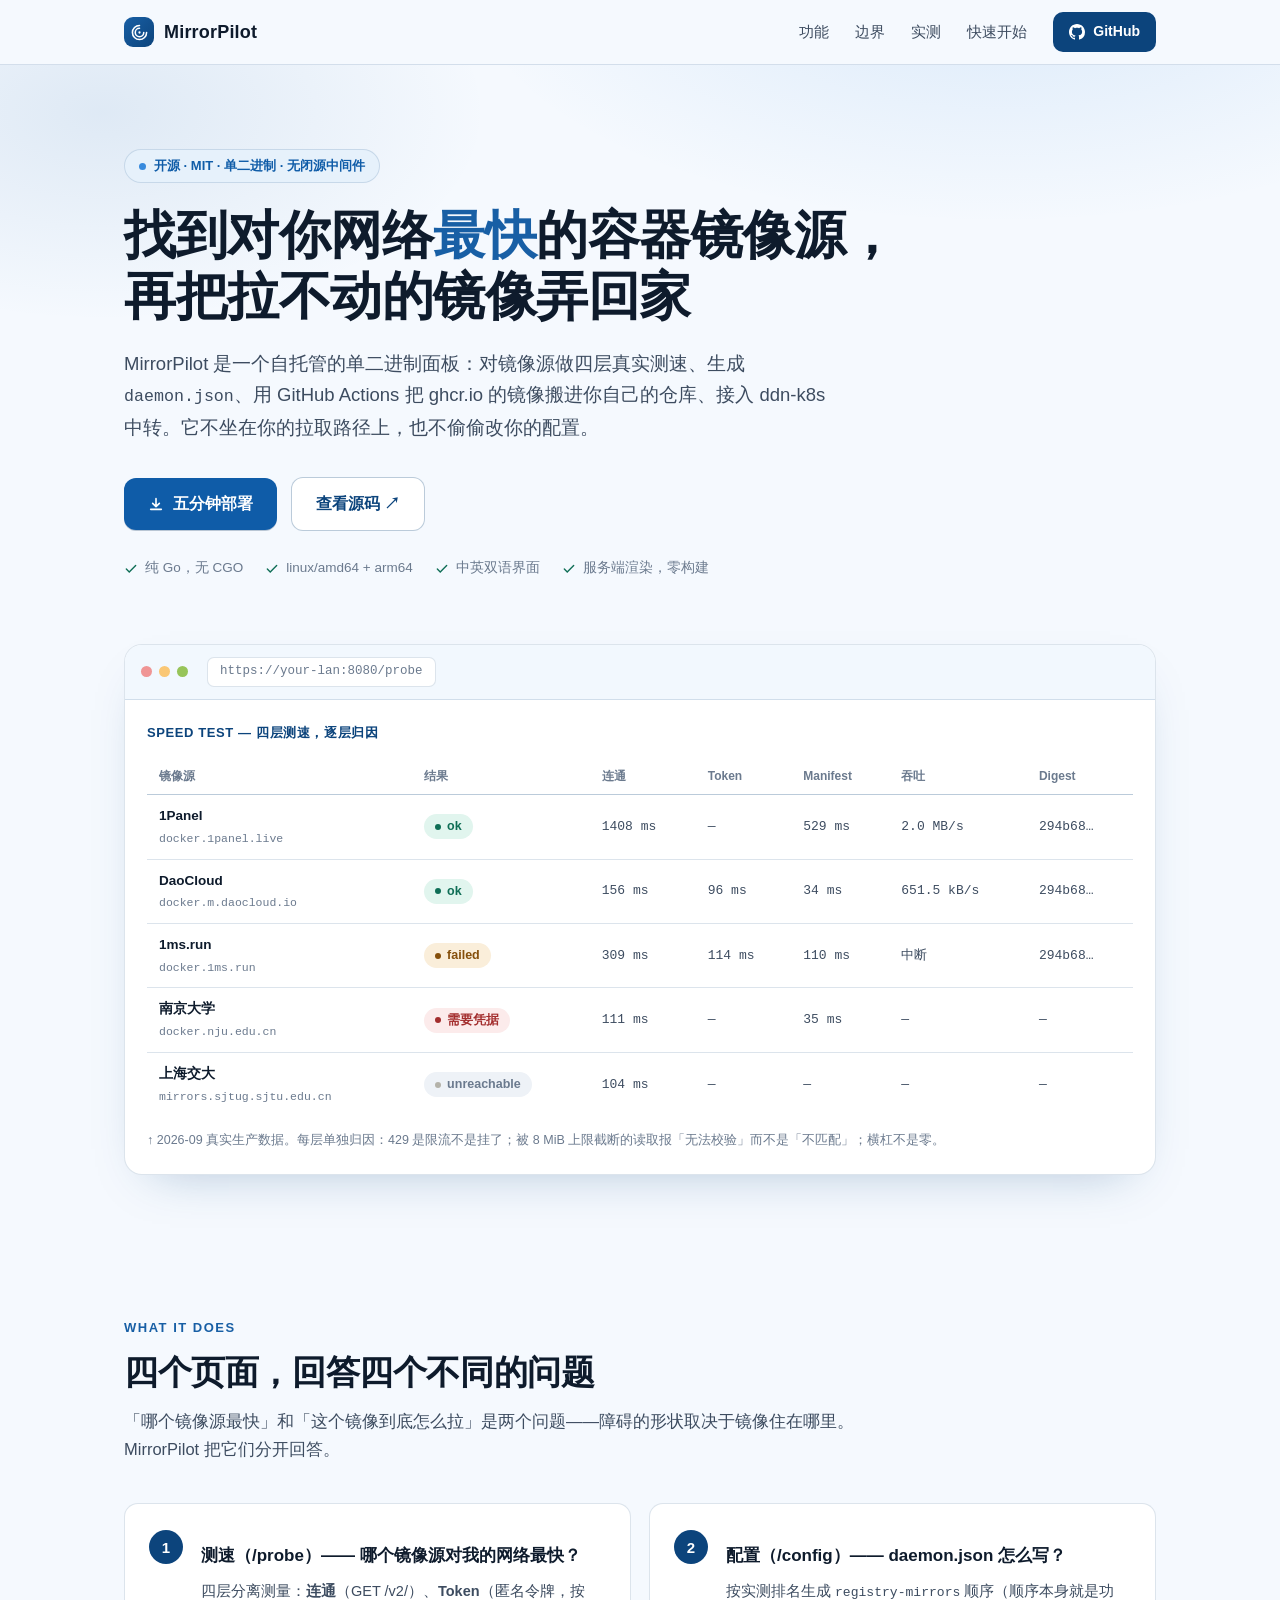
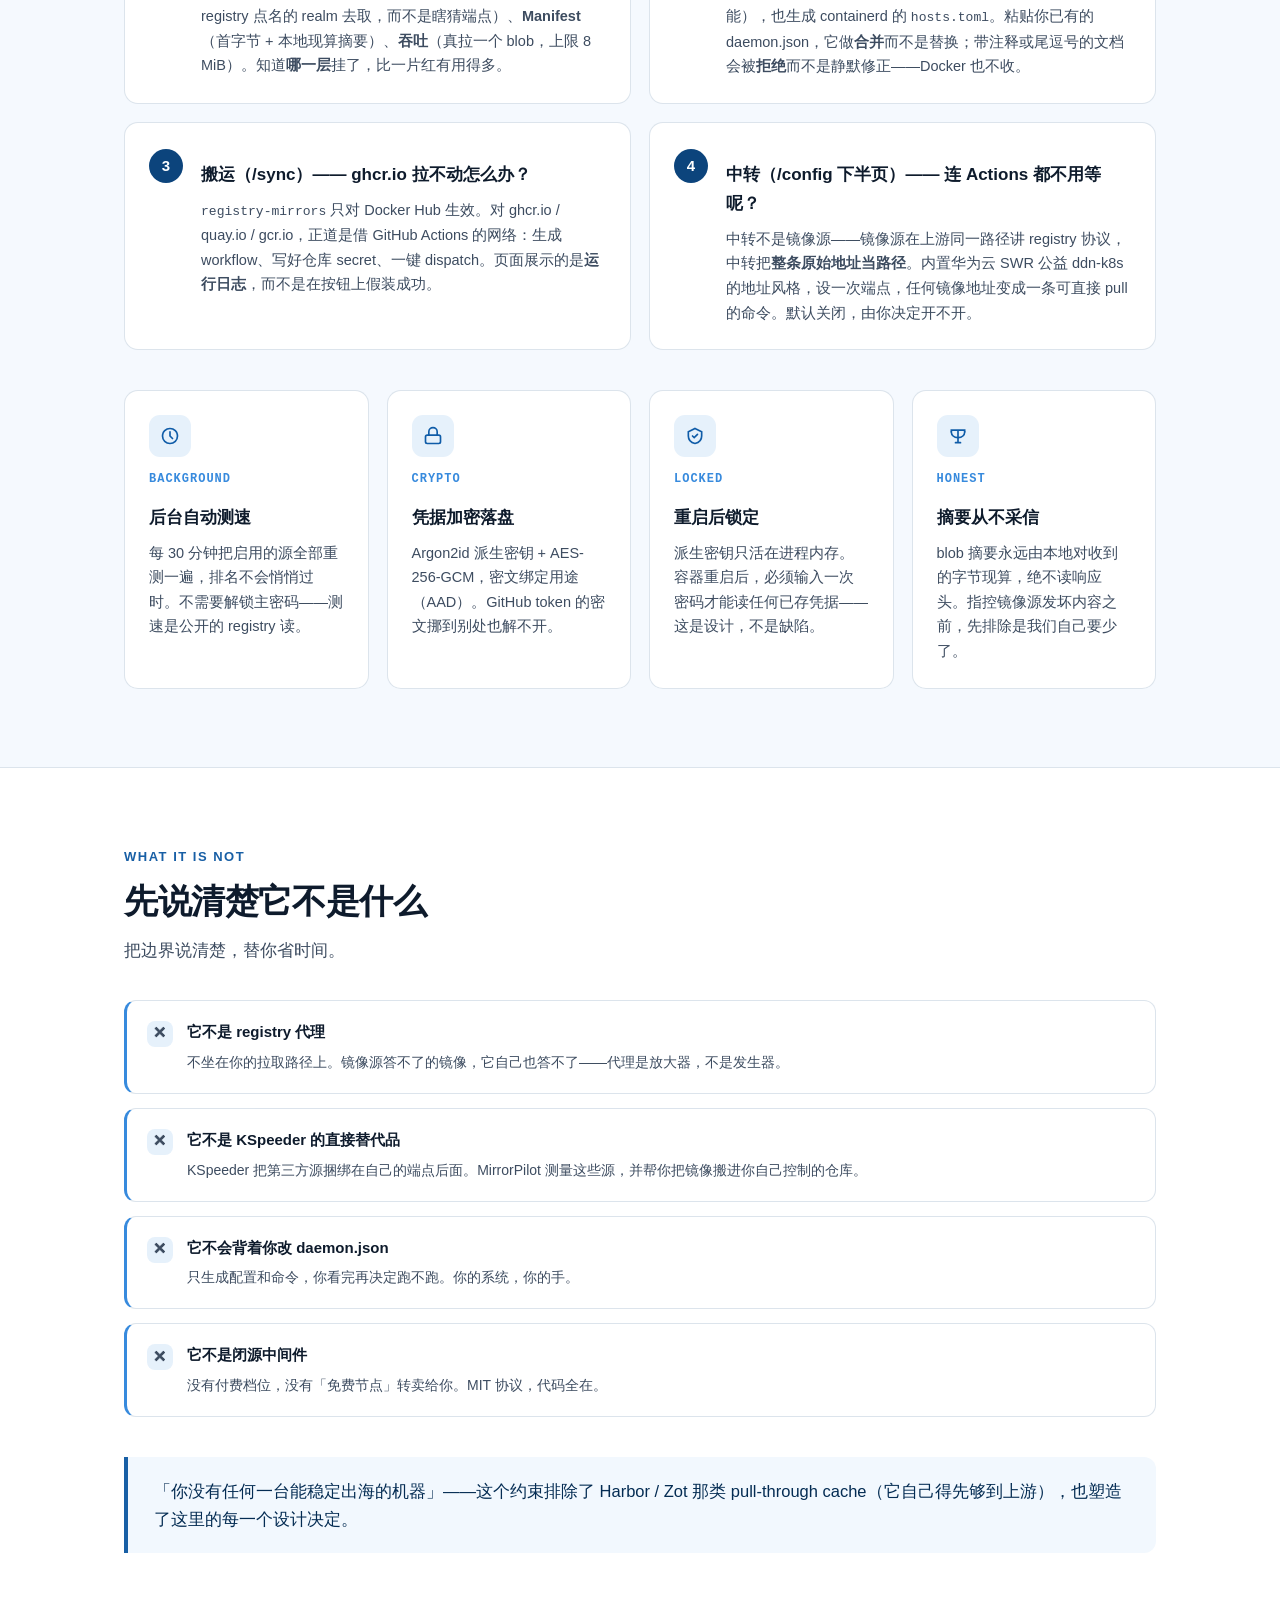
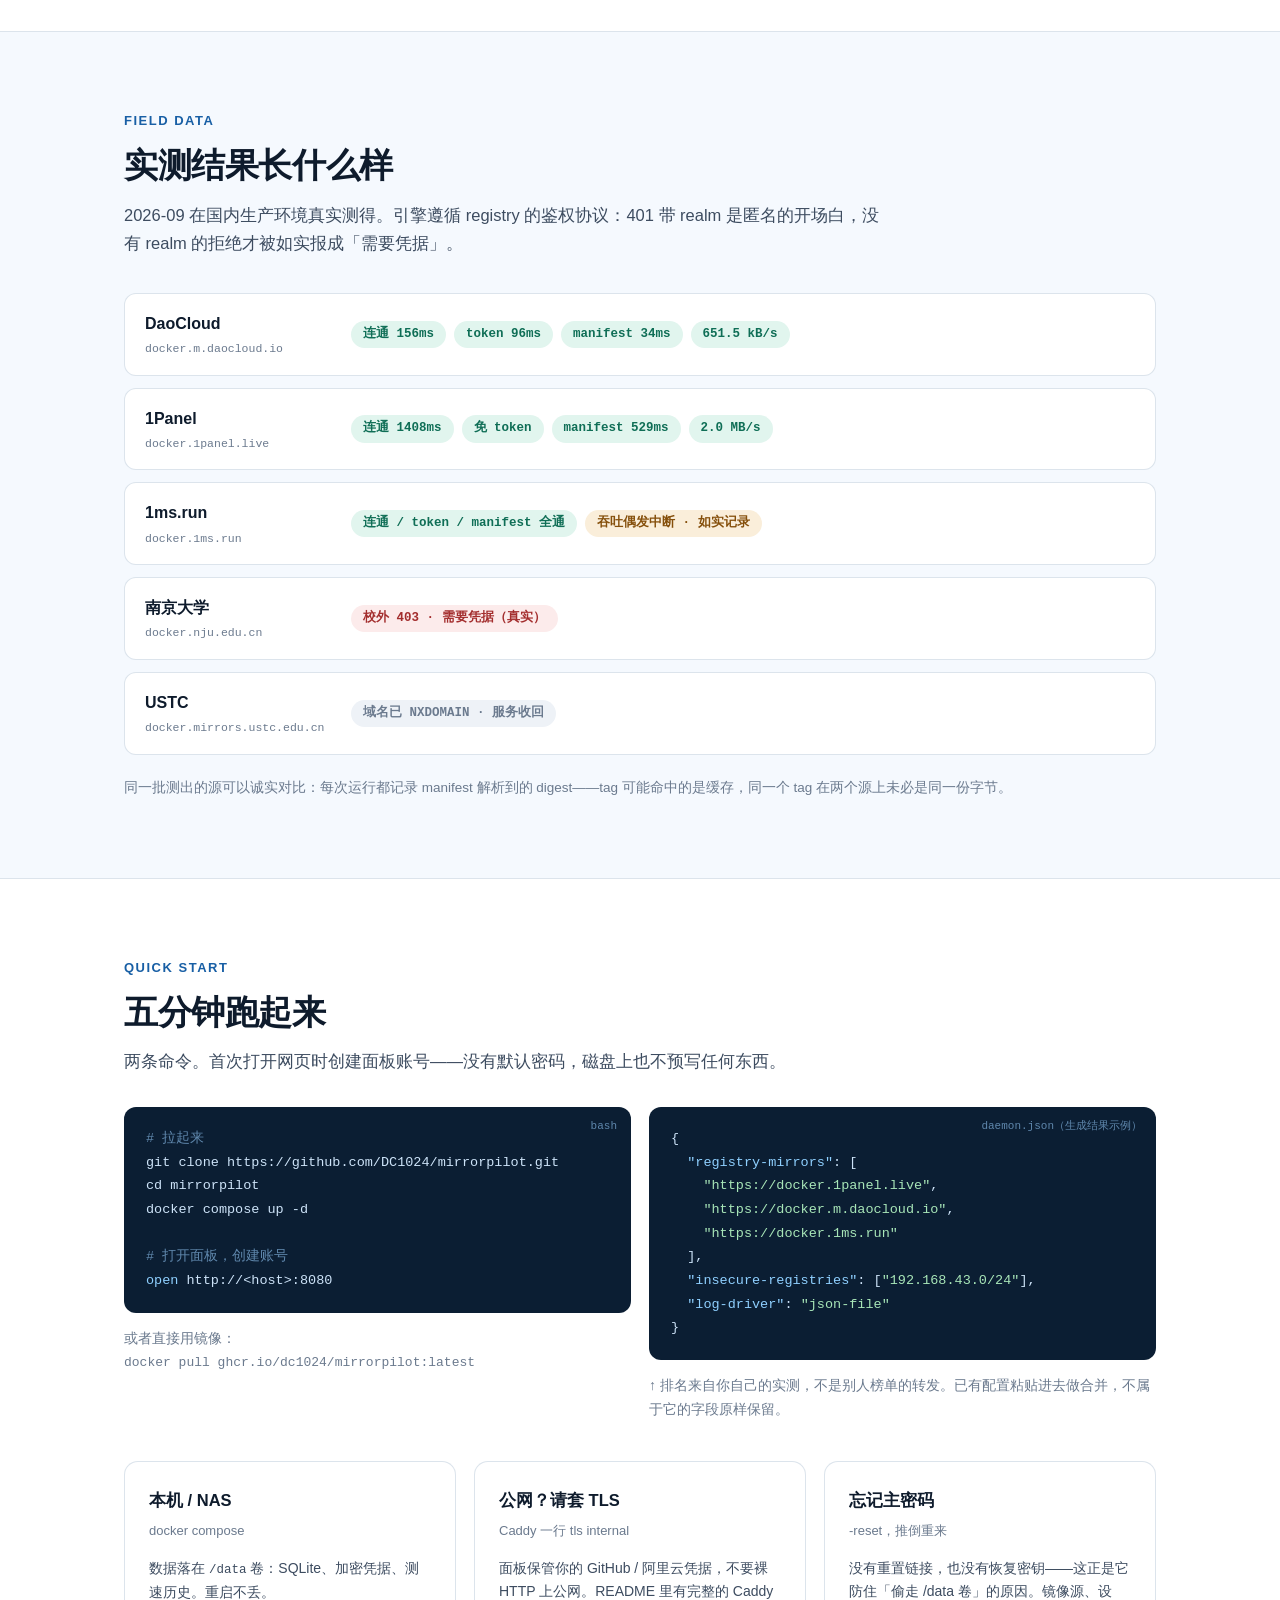
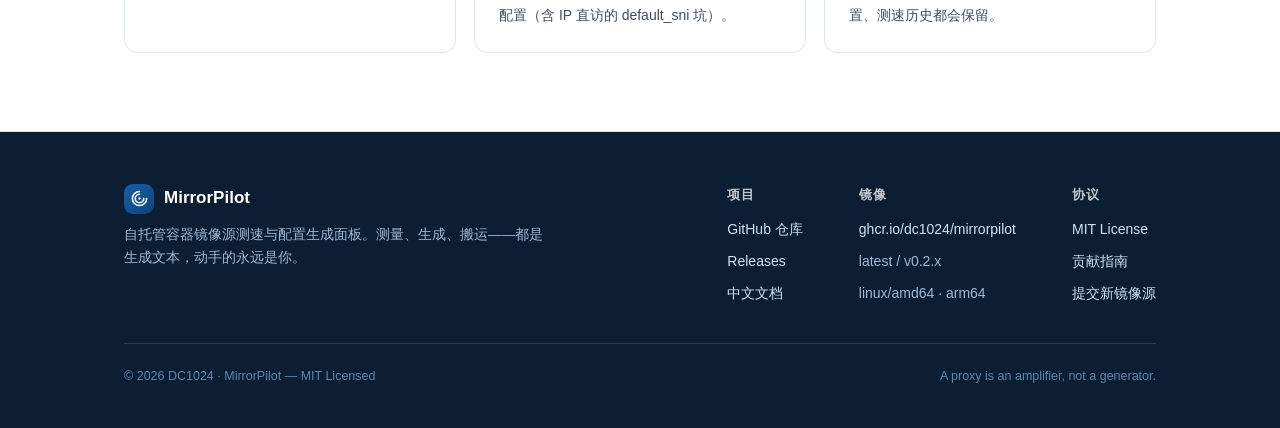
==== index.html @ e9e41887 "site: landing page for GitHub Pages" ====
<!DOCTYPE html>
<html lang="zh-CN">
<head>
<meta charset="UTF-8">
<meta name="viewport" content="width=device-width, initial-scale=1.0">
<title>MirrorPilot — 找到对你网络最快的容器镜像源</title>
<meta name="description" content="自托管的单二进制面板：四层测速、生成 daemon.json、GitHub Actions 搬运、ddn-k8s 中转。开源、免费、无闭源中间件。">
<style>
  :root{
    --blue-900:#042C53; --blue-800:#0C447C; --blue-700:#0F5CA8;
    --blue-600:#185FA5; --blue-500:#378ADD; --blue-300:#85B7EB;
    --blue-100:#B5D4F4; --blue-50:#E6F1FB; --blue-25:#F2F8FE;
    --ink:#0E1B2C; --ink-2:#3D4C60; --ink-3:#6B7A8E;
    --ok:#0F6E56; --ok-bg:#E1F5EE; --warn:#854F0B; --warn-bg:#FAEEDA;
    --bad:#A32D2D; --bad-bg:#FCEBEB;
    --line:rgba(12,68,124,.14); --line-2:rgba(12,68,124,.28);
    --card:#FFFFFF; --page:#F5F9FE;
    --radius:14px; --mono:ui-monospace,SFMono-Regular,"SF Mono",Consolas,"Liberation Mono",Menlo,monospace;
  }
  *{margin:0;padding:0;box-sizing:border-box}
  html{scroll-behavior:smooth}
  body{
    font-family:-apple-system,BlinkMacSystemFont,"Segoe UI","PingFang SC","Hiragino Sans GB","Microsoft YaHei",sans-serif;
    color:var(--ink); background:var(--page); line-height:1.7; font-size:16px;
    -webkit-font-smoothing:antialiased;
  }
  a{color:var(--blue-700);text-decoration:none}
  a:hover{text-decoration:underline}
  .wrap{max-width:1080px;margin:0 auto;padding:0 24px}

  /* ---------- header ---------- */
  header{position:sticky;top:0;z-index:50;background:rgba(245,249,254,.88);backdrop-filter:blur(10px);border-bottom:1px solid var(--line)}
  .nav{display:flex;align-items:center;justify-content:space-between;height:64px}
  .brand{display:flex;align-items:center;gap:10px;font-weight:700;font-size:18px;color:var(--ink);letter-spacing:.2px}
  .brand:hover{text-decoration:none}
  .logo{width:30px;height:30px;border-radius:9px;background:linear-gradient(135deg,var(--blue-600),var(--blue-800));display:flex;align-items:center;justify-content:center;flex:none}
  .nav-links{display:flex;align-items:center;gap:26px;font-size:14.5px;color:var(--ink-2)}
  .nav-links a{color:var(--ink-2)}
  .nav-links a:hover{color:var(--blue-700);text-decoration:none}
  .gh-btn{display:inline-flex;align-items:center;gap:8px;background:var(--blue-800);color:#fff !important;padding:8px 16px;border-radius:10px;font-weight:600;font-size:14px}
  .gh-btn:hover{background:var(--blue-900);text-decoration:none !important}
  @media(max-width:760px){.nav-links a:not(.gh-btn){display:none}}

  /* ---------- hero ---------- */
  .hero{padding:84px 0 64px;background:
    radial-gradient(900px 420px at 78% -8%,rgba(55,138,221,.14),transparent 60%),
    radial-gradient(700px 380px at 8% 4%,rgba(24,95,165,.10),transparent 55%)}
  .kicker{display:inline-flex;align-items:center;gap:8px;font-size:13px;font-weight:600;color:var(--blue-700);background:var(--blue-50);border:1px solid var(--line);padding:5px 14px;border-radius:999px;margin-bottom:22px}
  .kicker .dot{width:7px;height:7px;border-radius:50%;background:var(--blue-500)}
  h1{font-size:clamp(32px,5.2vw,52px);line-height:1.18;letter-spacing:-.5px;font-weight:800;max-width:820px}
  h1 .accent{color:var(--blue-600)}
  .hero p.lead{margin-top:20px;font-size:18.5px;color:var(--ink-2);max-width:720px}
  .hero-cta{display:flex;flex-wrap:wrap;gap:14px;margin-top:34px;align-items:center}
  .btn{display:inline-flex;align-items:center;gap:9px;padding:13px 24px;border-radius:12px;font-weight:600;font-size:15.5px;transition:.15s}
  .btn:hover{text-decoration:none}
  .btn-primary{background:var(--blue-700);color:#fff;box-shadow:0 1px 0 rgba(4,44,83,.25)}
  .btn-primary:hover{background:var(--blue-800)}
  .btn-ghost{background:#fff;color:var(--blue-800);border:1px solid var(--line-2)}
  .btn-ghost:hover{border-color:var(--blue-500);background:var(--blue-25)}
  .btn .kbd{font-family:var(--mono);font-size:13px;opacity:.85}
  .hero-meta{margin-top:26px;font-size:13.5px;color:var(--ink-3);display:flex;flex-wrap:wrap;gap:8px 22px}
  .hero-meta span{display:inline-flex;align-items:center;gap:7px}
  .hero-meta svg{flex:none}

  /* ---------- mock panel ---------- */
  .mockband{margin:64px 0 0;border:1px solid var(--line);border-radius:18px;background:#fff;box-shadow:0 20px 50px -28px rgba(12,68,124,.35);overflow:hidden}
  .mockbar{display:flex;align-items:center;gap:7px;padding:12px 16px;border-bottom:1px solid var(--line);background:var(--blue-25)}
  .mockbar i{width:11px;height:11px;border-radius:50%;display:block}
  .mockbar .u{background:#F09595}.mockbar .m{background:#FAC775}.mockbar .g{background:#97C459}
  .mockbar .addr{margin-left:12px;font-family:var(--mono);font-size:12.5px;color:var(--ink-3);background:#fff;border:1px solid var(--line);border-radius:7px;padding:3px 12px}
  .mockbody{padding:22px}
  .mocktitle{font-size:13px;font-weight:700;color:var(--blue-800);letter-spacing:.6px;margin-bottom:14px}
  table{width:100%;border-collapse:collapse;font-size:13.5px}
  th{font-size:12px;color:var(--ink-3);font-weight:600;text-align:left;padding:8px 12px;border-bottom:1px solid var(--line-2);white-space:nowrap}
  td{padding:10px 12px;border-bottom:1px solid var(--line);white-space:nowrap;vertical-align:middle}
  tr:last-child td{border-bottom:none}
  .sc-table{overflow-x:auto}
  .pill{display:inline-flex;align-items:center;gap:6px;padding:2px 11px;border-radius:999px;font-size:12.5px;font-weight:600}
  .pill i{width:6px;height:6px;border-radius:50%;display:block}
  .p-ok{background:var(--ok-bg);color:var(--ok)}.p-ok i{background:var(--ok)}
  .p-bad{background:var(--bad-bg);color:var(--bad)}.p-bad i{background:var(--bad)}
  .p-warn{background:var(--warn-bg);color:var(--warn)}.p-warn i{background:var(--warn)}
  .p-off{background:#EEF2F7;color:var(--ink-3)}.p-off i{background:#B4B2A9}
  td.num{font-family:var(--mono);font-size:13px;color:var(--ink-2)}
  .srcname{font-weight:600;color:var(--ink)}
  .srcurl{font-family:var(--mono);font-size:11.5px;color:var(--ink-3);display:block;margin-top:1px}
  .mockfoot{margin-top:14px;font-size:12.5px;color:var(--ink-3)}
  @media(max-width:760px){td.hide-m,th.hide-m{display:none}}

  /* ---------- sections ---------- */
  section{padding:78px 0}
  section:nth-of-type(even){background:#fff;border-top:1px solid var(--line);border-bottom:1px solid var(--line)}
  .sec-tag{font-size:13px;font-weight:700;letter-spacing:1.5px;color:var(--blue-600);text-transform:uppercase;margin-bottom:12px}
  h2{font-size:clamp(24px,3.4vw,34px);letter-spacing:-.4px;font-weight:750;line-height:1.25;margin-bottom:14px}
  .sec-lead{color:var(--ink-2);max-width:760px;font-size:16.5px}

  .grid{display:grid;gap:18px;margin-top:40px}
  .g4{grid-template-columns:repeat(4,1fr)}
  .g3{grid-template-columns:repeat(3,1fr)}
  .g2{grid-template-columns:repeat(2,1fr)}
  @media(max-width:980px){.g4{grid-template-columns:repeat(2,1fr)}}
  @media(max-width:680px){.g4,.g3,.g2{grid-template-columns:1fr}}
  .card{background:var(--card);border:1px solid var(--line);border-radius:var(--radius);padding:24px}
  .card h3{font-size:17px;font-weight:700;margin:14px 0 8px}
  .card p{font-size:14.5px;color:var(--ink-2)}
  .icon{width:42px;height:42px;border-radius:11px;background:var(--blue-50);display:flex;align-items:center;justify-content:center;color:var(--blue-700)}
  .card .num{font-family:var(--mono);font-size:12px;color:var(--blue-500);font-weight:700;letter-spacing:1px}

  .step{display:flex;gap:18px;align-items:flex-start}
  .step .n{flex:none;width:34px;height:34px;border-radius:50%;background:var(--blue-800);color:#fff;font-weight:700;font-size:15px;display:flex;align-items:center;justify-content:center;margin-top:2px}

  pre.code{background:#0B1E33;color:#CDE3F8;border-radius:12px;padding:20px 22px;font-family:var(--mono);font-size:13.5px;line-height:1.75;overflow-x:auto;position:relative}
  pre.code .c{color:#5F87AC}
  pre.code .k{color:#8FD0FF}
  pre.code .s{color:#A8E6B8}
  .code-label{position:absolute;top:10px;right:14px;font-size:11px;color:#5F87AC;font-family:var(--mono)}

  .not-list{display:grid;gap:14px;margin-top:36px}
  .not-item{display:flex;gap:14px;background:#fff;border:1px solid var(--line);border-left:3px solid var(--blue-500);border-radius:12px;padding:18px 20px}
  .not-item b{display:block;font-size:15px;margin-bottom:3px}
  .not-item span{font-size:14px;color:var(--ink-2)}
  .not-x{flex:none;width:26px;height:26px;border-radius:8px;background:var(--blue-50);color:var(--blue-700);font-weight:700;display:flex;align-items:center;justify-content:center;font-size:14px;margin-top:2px}

  .quoteband{margin-top:40px;border-left:4px solid var(--blue-600);background:var(--blue-25);border-radius:0 12px 12px 0;padding:20px 26px;font-size:16.5px;color:var(--blue-900);font-weight:500}

  .verdict{display:grid;gap:12px;margin-top:36px}
  .v-row{display:grid;grid-template-columns:190px 1fr;gap:16px;align-items:center;background:#fff;border:1px solid var(--line);border-radius:12px;padding:16px 20px}
  @media(max-width:680px){.v-row{grid-template-columns:1fr}}
  .v-src{font-weight:700}
  .v-src small{display:block;font-family:var(--mono);font-size:11.5px;color:var(--ink-3);font-weight:400;margin-top:2px}
  .v-chips{display:flex;flex-wrap:wrap;gap:8px}
  .chip{font-size:12.5px;padding:3px 12px;border-radius:999px;font-weight:600;font-family:var(--mono)}
  .chip.ok{background:var(--ok-bg);color:var(--ok)}
  .chip.warn{background:var(--warn-bg);color:var(--warn)}
  .chip.bad{background:var(--bad-bg);color:var(--bad)}
  .chip.off{background:#EEF2F7;color:var(--ink-3)}

  .deploy-cards{display:grid;grid-template-columns:repeat(3,1fr);gap:18px;margin-top:40px}
  @media(max-width:860px){.deploy-cards{grid-template-columns:1fr}}
  .dcard{background:#fff;border:1px solid var(--line);border-radius:var(--radius);padding:24px}
  .dcard h3{font-size:16.5px;margin-bottom:6px}
  .dcard .sub{font-size:13px;color:var(--ink-3);margin-bottom:14px}
  .dcard p{font-size:14px;color:var(--ink-2)}

  footer{background:#0B1E33;color:#9FB8D4;padding:52px 0 40px;font-size:14px}
  footer .frow{display:flex;flex-wrap:wrap;gap:28px;justify-content:space-between;align-items:flex-start}
  footer a{color:#CDE3F8}
  footer a:hover{color:#fff}
  footer .fbrand{display:flex;align-items:center;gap:10px;font-weight:700;color:#fff;font-size:17px;margin-bottom:10px}
  footer .cols{display:flex;gap:56px;flex-wrap:wrap}
  footer h4{color:#fff;font-size:13px;letter-spacing:1px;text-transform:uppercase;margin-bottom:12px;opacity:.75}
  footer ul{list-style:none;display:grid;gap:8px}
  .fbottom{margin-top:38px;padding-top:22px;border-top:1px solid rgba(205,227,248,.15);font-size:12.5px;color:#5F87AC;display:flex;flex-wrap:wrap;gap:10px;justify-content:space-between}
</style>
</head>
<body>

<header>
  <div class="wrap nav">
    <a class="brand" href="#">
      <span class="logo">
        <svg width="17" height="17" viewBox="0 0 24 24" fill="none" stroke="#fff" stroke-width="2.2" stroke-linecap="round" stroke-linejoin="round"><path d="M12 2a10 10 0 1 0 10 10"/><path d="M12 6a6 6 0 1 0 6 6"/><circle cx="12" cy="12" r="1.6" fill="#fff" stroke="none"/></svg>
      </span>
      MirrorPilot
    </a>
    <nav class="nav-links">
      <a href="#features">功能</a>
      <a href="#honest">边界</a>
      <a href="#results">实测</a>
      <a href="#quickstart">快速开始</a>
      <a href="https://github.com/DC1024/mirrorpilot" class="gh-btn" target="_blank" rel="noopener">
        <svg width="16" height="16" viewBox="0 0 16 16" fill="currentColor"><path d="M8 0C3.58 0 0 3.58 0 8c0 3.54 2.29 6.53 5.47 7.59.4.07.55-.17.55-.38 0-.19-.01-.82-.01-1.49-2.01.37-2.53-.49-2.69-.94-.09-.23-.48-.94-.82-1.13-.28-.15-.68-.52-.01-.53.63-.01 1.08.58 1.23.82.72 1.21 1.87.87 2.33.66.07-.52.28-.87.51-1.07-1.78-.2-3.64-.89-3.64-3.95 0-.87.31-1.59.82-2.15-.08-.2-.36-1.02.08-2.12 0 0 .67-.21 2.2.82.64-.18 1.32-.27 2-.27s1.36.09 2 .27c1.53-1.04 2.2-.82 2.2-.82.44 1.1.16 1.92.08 2.12.51.56.82 1.27.82 2.15 0 3.07-1.87 3.75-3.65 3.95.29.25.54.73.54 1.48 0 1.07-.01 1.93-.01 2.2 0 .21.15.46.55.38A8.01 8.01 0 0 0 16 8c0-4.42-3.58-8-8-8z"/></svg>
        GitHub
      </a>
    </nav>
  </div>
</header>

<div class="hero">
  <div class="wrap">
    <div class="kicker"><span class="dot"></span>开源 · MIT · 单二进制 · 无闭源中间件</div>
    <h1>找到对你网络<span class="accent">最快</span>的容器镜像源，<br>再把拉不动的镜像弄回家</h1>
    <p class="lead">MirrorPilot 是一个自托管的单二进制面板：对镜像源做四层真实测速、生成 <code style="font-family:var(--mono);font-size:.9em">daemon.json</code>、用 GitHub Actions 把 ghcr.io 的镜像搬进你自己的仓库、接入 ddn-k8s 中转。它不坐在你的拉取路径上，也不偷偷改你的配置。</p>
    <div class="hero-cta">
      <a class="btn btn-primary" href="#quickstart">
        <svg width="16" height="16" viewBox="0 0 24 24" fill="none" stroke="currentColor" stroke-width="2.4" stroke-linecap="round"><path d="M12 4v12m0 0l-5-5m5 5l5-5M4 20h16"/></svg>
        五分钟部署
      </a>
      <a class="btn btn-ghost" href="https://github.com/DC1024/mirrorpilot" target="_blank" rel="noopener">查看源码 ↗</a>
    </div>
    <div class="hero-meta">
      <span><svg width="14" height="14" viewBox="0 0 24 24" fill="none" stroke="#0F6E56" stroke-width="2.4" stroke-linecap="round"><path d="M20 6L9 17l-5-5"/></svg>纯 Go，无 CGO</span>
      <span><svg width="14" height="14" viewBox="0 0 24 24" fill="none" stroke="#0F6E56" stroke-width="2.4" stroke-linecap="round"><path d="M20 6L9 17l-5-5"/></svg>linux/amd64 + arm64</span>
      <span><svg width="14" height="14" viewBox="0 0 24 24" fill="none" stroke="#0F6E56" stroke-width="2.4" stroke-linecap="round"><path d="M20 6L9 17l-5-5"/></svg>中英双语界面</span>
      <span><svg width="14" height="14" viewBox="0 0 24 24" fill="none" stroke="#0F6E56" stroke-width="2.4" stroke-linecap="round"><path d="M20 6L9 17l-5-5"/></svg>服务端渲染，零构建</span>
    </div>

    <div class="mockband">
      <div class="mockbar"><i class="u"></i><i class="m"></i><i class="g"></i><span class="addr">https://your-lan:8080/probe</span></div>
      <div class="mockbody">
        <div class="mocktitle">SPEED TEST — 四层测速，逐层归因</div>
        <div class="sc-table">
        <table>
          <thead><tr>
            <th>镜像源</th><th>结果</th><th>连通</th><th>Token</th><th>Manifest</th><th class="hide-m">吞吐</th><th class="hide-m">Digest</th>
          </tr></thead>
          <tbody>
            <tr>
              <td><span class="srcname">1Panel</span><span class="srcurl">docker.1panel.live</span></td>
              <td><span class="pill p-ok"><i></i>ok</span></td><td class="num">1408 ms</td><td class="num">—</td><td class="num">529 ms</td><td class="num hide-m">2.0 MB/s</td><td class="num hide-m">294b68…</td>
            </tr>
            <tr>
              <td><span class="srcname">DaoCloud</span><span class="srcurl">docker.m.daocloud.io</span></td>
              <td><span class="pill p-ok"><i></i>ok</span></td><td class="num">156 ms</td><td class="num">96 ms</td><td class="num">34 ms</td><td class="num hide-m">651.5 kB/s</td><td class="num hide-m">294b68…</td>
            </tr>
            <tr>
              <td><span class="srcname">1ms.run</span><span class="srcurl">docker.1ms.run</span></td>
              <td><span class="pill p-warn"><i></i>failed</span></td><td class="num">309 ms</td><td class="num">114 ms</td><td class="num">110 ms</td><td class="num hide-m">中断</td><td class="num hide-m">294b68…</td>
            </tr>
            <tr>
              <td><span class="srcname">南京大学</span><span class="srcurl">docker.nju.edu.cn</span></td>
              <td><span class="pill p-bad"><i></i>需要凭据</span></td><td class="num">111 ms</td><td class="num">—</td><td class="num">35 ms</td><td class="num hide-m">—</td><td class="num hide-m">—</td>
            </tr>
            <tr>
              <td><span class="srcname">上海交大</span><span class="srcurl">mirrors.sjtug.sjtu.edu.cn</span></td>
              <td><span class="pill p-off"><i></i>unreachable</span></td><td class="num">104 ms</td><td class="num">—</td><td class="num">—</td><td class="num hide-m">—</td><td class="num hide-m">—</td>
            </tr>
          </tbody>
        </table>
        </div>
        <div class="mockfoot">↑ 2026-09 真实生产数据。每层单独归因：429 是限流不是挂了；被 8 MiB 上限截断的读取报「无法校验」而不是「不匹配」；横杠不是零。</div>
      </div>
    </div>
  </div>
</div>

<section id="features">
  <div class="wrap">
    <div class="sec-tag">What it does</div>
    <h2>四个页面，回答四个不同的问题</h2>
    <p class="sec-lead">「哪个镜像源最快」和「这个镜像到底怎么拉」是两个问题——障碍的形状取决于镜像住在哪里。MirrorPilot 把它们分开回答。</p>
    <div class="grid g2">
      <div class="card step">
        <span class="n">1</span>
        <div>
          <h3>测速（/probe）—— 哪个镜像源对我的网络最快？</h3>
          <p>四层分离测量：<b>连通</b>（GET /v2/）、<b>Token</b>（匿名令牌，按 registry 点名的 realm 去取，而不是瞎猜端点）、<b>Manifest</b>（首字节 + 本地现算摘要）、<b>吞吐</b>（真拉一个 blob，上限 8 MiB）。知道<b>哪一层</b>挂了，比一片红有用得多。</p>
        </div>
      </div>
      <div class="card step">
        <span class="n">2</span>
        <div>
          <h3>配置（/config）—— daemon.json 怎么写？</h3>
          <p>按实测排名生成 <code style="font-family:var(--mono);font-size:.9em">registry-mirrors</code> 顺序（顺序本身就是功能），也生成 containerd 的 <code style="font-family:var(--mono);font-size:.9em">hosts.toml</code>。粘贴你已有的 daemon.json，它做<b>合并</b>而不是替换；带注释或尾逗号的文档会被<b>拒绝</b>而不是静默修正——Docker 也不收。</p>
        </div>
      </div>
      <div class="card step">
        <span class="n">3</span>
        <div>
          <h3>搬运（/sync）—— ghcr.io 拉不动怎么办？</h3>
          <p><code style="font-family:var(--mono);font-size:.9em">registry-mirrors</code> 只对 Docker Hub 生效。对 ghcr.io / quay.io / gcr.io，正道是借 GitHub Actions 的网络：生成 workflow、写好仓库 secret、一键 dispatch。页面展示的是<b>运行日志</b>，而不是在按钮上假装成功。</p>
        </div>
      </div>
      <div class="card step">
        <span class="n">4</span>
        <div>
          <h3>中转（/config 下半页）—— 连 Actions 都不用等呢？</h3>
          <p>中转不是镜像源——镜像源在上游同一路径讲 registry 协议，中转把<b>整条原始地址当路径</b>。内置华为云 SWR 公益 ddn-k8s 的地址风格，设一次端点，任何镜像地址变成一条可直接 pull 的命令。默认关闭，由你决定开不开。</p>
        </div>
      </div>
    </div>

    <div class="grid g4">
      <div class="card"><div class="icon"><svg width="20" height="20" viewBox="0 0 24 24" fill="none" stroke="currentColor" stroke-width="2" stroke-linecap="round"><circle cx="12" cy="12" r="9"/><path d="M12 7v5l3 3"/></svg></div><div class="num" style="margin-top:12px">BACKGROUND</div><h3>后台自动测速</h3><p>每 30 分钟把启用的源全部重测一遍，排名不会悄悄过时。不需要解锁主密码——测速是公开的 registry 读。</p></div>
      <div class="card"><div class="icon"><svg width="20" height="20" viewBox="0 0 24 24" fill="none" stroke="currentColor" stroke-width="2" stroke-linecap="round"><rect x="3" y="11" width="18" height="10" rx="2"/><path d="M7 11V7a5 5 0 0 1 10 0v4"/></svg></div><div class="num" style="margin-top:12px">CRYPTO</div><h3>凭据加密落盘</h3><p>Argon2id 派生密钥 + AES-256-GCM，密文绑定用途（AAD）。GitHub token 的密文挪到别处也解不开。</p></div>
      <div class="card"><div class="icon"><svg width="20" height="20" viewBox="0 0 24 24" fill="none" stroke="currentColor" stroke-width="2" stroke-linecap="round"><path d="M12 3l8 4v5c0 5-3.5 8-8 9-4.5-1-8-4-8-9V7z"/><path d="M9 12l2 2 4-4"/></svg></div><div class="num" style="margin-top:12px">LOCKED</div><h3>重启后锁定</h3><p>派生密钥只活在进程内存。容器重启后，必须输入一次密码才能读任何已存凭据——这是设计，不是缺陷。</p></div>
      <div class="card"><div class="icon"><svg width="20" height="20" viewBox="0 0 24 24" fill="none" stroke="currentColor" stroke-width="2" stroke-linecap="round"><path d="M4 7V5h16v2M9 20h6M12 5v15"/><path d="M4 7c0 4 3 7 8 7s8-3 8-7"/></svg></div><div class="num" style="margin-top:12px">HONEST</div><h3>摘要从不采信</h3><p>blob 摘要永远由本地对收到的字节现算，绝不读响应头。指控镜像源发坏内容之前，先排除是我们自己要少了。</p></div>
    </div>
  </div>
</section>

<section id="honest">
  <div class="wrap">
    <div class="sec-tag">What it is NOT</div>
    <h2>先说清楚它不是什么</h2>
    <p class="sec-lead">把边界说清楚，替你省时间。</p>
    <div class="not-list">
      <div class="not-item"><span class="not-x">✕</span><div><b>它不是 registry 代理</b><span>不坐在你的拉取路径上。镜像源答不了的镜像，它自己也答不了——代理是放大器，不是发生器。</span></div></div>
      <div class="not-item"><span class="not-x">✕</span><div><b>它不是 KSpeeder 的直接替代品</b><span>KSpeeder 把第三方源捆绑在自己的端点后面。MirrorPilot 测量这些源，并帮你把镜像搬进你自己控制的仓库。</span></div></div>
      <div class="not-item"><span class="not-x">✕</span><div><b>它不会背着你改 daemon.json</b><span>只生成配置和命令，你看完再决定跑不跑。你的系统，你的手。</span></div></div>
      <div class="not-item"><span class="not-x">✕</span><div><b>它不是闭源中间件</b><span>没有付费档位，没有「免费节点」转卖给你。MIT 协议，代码全在。</span></div></div>
    </div>
    <div class="quoteband">「你没有任何一台能稳定出海的机器」——这个约束排除了 Harbor / Zot 那类 pull-through cache（它自己得先够到上游），也塑造了这里的每一个设计决定。</div>
  </div>
</section>

<section id="results">
  <div class="wrap">
    <div class="sec-tag">Field data</div>
    <h2>实测结果长什么样</h2>
    <p class="sec-lead">2026-09 在国内生产环境真实测得。引擎遵循 registry 的鉴权协议：401 带 realm 是匿名的开场白，没有 realm 的拒绝才被如实报成「需要凭据」。</p>
    <div class="verdict">
      <div class="v-row">
        <div class="v-src">DaoCloud<small>docker.m.daocloud.io</small></div>
        <div class="v-chips"><span class="chip ok">连通 156ms</span><span class="chip ok">token 96ms</span><span class="chip ok">manifest 34ms</span><span class="chip ok">651.5 kB/s</span></div>
      </div>
      <div class="v-row">
        <div class="v-src">1Panel<small>docker.1panel.live</small></div>
        <div class="v-chips"><span class="chip ok">连通 1408ms</span><span class="chip ok">免 token</span><span class="chip ok">manifest 529ms</span><span class="chip ok">2.0 MB/s</span></div>
      </div>
      <div class="v-row">
        <div class="v-src">1ms.run<small>docker.1ms.run</small></div>
        <div class="v-chips"><span class="chip ok">连通 / token / manifest 全通</span><span class="chip warn">吞吐偶发中断 · 如实记录</span></div>
      </div>
      <div class="v-row">
        <div class="v-src">南京大学<small>docker.nju.edu.cn</small></div>
        <div class="v-chips"><span class="chip bad">校外 403 · 需要凭据（真实）</span></div>
      </div>
      <div class="v-row">
        <div class="v-src">USTC<small>docker.mirrors.ustc.edu.cn</small></div>
        <div class="v-chips"><span class="chip off">域名已 NXDOMAIN · 服务收回</span></div>
      </div>
    </div>
    <p style="margin-top:22px;font-size:13.5px;color:var(--ink-3)">同一批测出的源可以诚实对比：每次运行都记录 manifest 解析到的 digest——tag 可能命中的是缓存，同一个 tag 在两个源上未必是同一份字节。</p>
  </div>
</section>

<section id="quickstart">
  <div class="wrap">
    <div class="sec-tag">Quick start</div>
    <h2>五分钟跑起来</h2>
    <p class="sec-lead">两条命令。首次打开网页时创建面板账号——没有默认密码，磁盘上也不预写任何东西。</p>
    <div class="grid g2" style="margin-top:32px">
      <div>
        <pre class="code"><span class="code-label">bash</span><span class="c"># 拉起来</span>
git clone https://github.com/DC1024/mirrorpilot.git
cd mirrorpilot
docker compose up -d

<span class="c"># 打开面板，创建账号</span>
<span class="k">open</span> http://&lt;host&gt;:8080</pre>
        <p style="margin-top:14px;font-size:14px;color:var(--ink-3)">或者直接用镜像：<br><code style="font-family:var(--mono);font-size:13px">docker pull ghcr.io/dc1024/mirrorpilot:latest</code></p>
      </div>
      <div>
        <pre class="code"><span class="code-label">daemon.json（生成结果示例）</span>{
  <span class="k">"registry-mirrors"</span>: [
    <span class="s">"https://docker.1panel.live"</span>,
    <span class="s">"https://docker.m.daocloud.io"</span>,
    <span class="s">"https://docker.1ms.run"</span>
  ],
  <span class="k">"insecure-registries"</span>: [<span class="s">"192.168.43.0/24"</span>],
  <span class="k">"log-driver"</span>: <span class="s">"json-file"</span>
}</pre>
        <p style="margin-top:14px;font-size:14px;color:var(--ink-3)">↑ 排名来自你自己的实测，不是别人榜单的转发。已有配置粘贴进去做合并，不属于它的字段原样保留。</p>
      </div>
    </div>

    <div class="deploy-cards">
      <div class="dcard"><h3>本机 / NAS</h3><div class="sub">docker compose</div><p>数据落在 <code style="font-family:var(--mono);font-size:12.5px">/data</code> 卷：SQLite、加密凭据、测速历史。重启不丢。</p></div>
      <div class="dcard"><h3>公网？请套 TLS</h3><div class="sub">Caddy 一行 tls internal</div><p>面板保管你的 GitHub / 阿里云凭据，不要裸 HTTP 上公网。README 里有完整的 Caddy 配置（含 IP 直访的 default_sni 坑）。</p></div>
      <div class="dcard"><h3>忘记主密码</h3><div class="sub">-reset，推倒重来</div><p>没有重置链接，也没有恢复密钥——这正是它防住「偷走 /data 卷」的原因。镜像源、设置、测速历史都会保留。</p></div>
    </div>
  </div>
</section>

<footer>
  <div class="wrap">
    <div class="frow">
      <div style="max-width:420px">
        <div class="fbrand">
          <span class="logo"><svg width="17" height="17" viewBox="0 0 24 24" fill="none" stroke="#fff" stroke-width="2.2" stroke-linecap="round" stroke-linejoin="round"><path d="M12 2a10 10 0 1 0 10 10"/><path d="M12 6a6 6 0 1 0 6 6"/><circle cx="12" cy="12" r="1.6" fill="#fff" stroke="none"/></svg></span>
          MirrorPilot
        </div>
        <p style="font-size:13.5px;line-height:1.7">自托管容器镜像源测速与配置生成面板。测量、生成、搬运——都是生成文本，动手的永远是你。</p>
      </div>
      <div class="cols">
        <div>
          <h4>项目</h4>
          <ul>
            <li><a href="https://github.com/DC1024/mirrorpilot" target="_blank" rel="noopener">GitHub 仓库</a></li>
            <li><a href="https://github.com/DC1024/mirrorpilot/releases" target="_blank" rel="noopener">Releases</a></li>
            <li><a href="https://github.com/DC1024/mirrorpilot/blob/main/README.zh-CN.md" target="_blank" rel="noopener">中文文档</a></li>
          </ul>
        </div>
        <div>
          <h4>镜像</h4>
          <ul>
            <li><a href="https://github.com/DC1024/mirrorpilot/pkgs/container/mirrorpilot" target="_blank" rel="noopener">ghcr.io/dc1024/mirrorpilot</a></li>
            <li>latest / v0.2.x</li>
            <li>linux/amd64 · arm64</li>
          </ul>
        </div>
        <div>
          <h4>协议</h4>
          <ul>
            <li><a href="https://github.com/DC1024/mirrorpilot/blob/main/LICENSE" target="_blank" rel="noopener">MIT License</a></li>
            <li><a href="https://github.com/DC1024/mirrorpilot/blob/main/CONTRIBUTING.md" target="_blank" rel="noopener">贡献指南</a></li>
            <li><a href="https://github.com/DC1024/mirrorpilot/issues/new?template=new_mirror.yml" target="_blank" rel="noopener">提交新镜像源</a></li>
          </ul>
        </div>
      </div>
    </div>
    <div class="fbottom">
      <span>© 2026 DC1024 · MirrorPilot — MIT Licensed</span>
      <span>A proxy is an amplifier, not a generator.</span>
    </div>
  </div>
</footer>

</body>
</html>
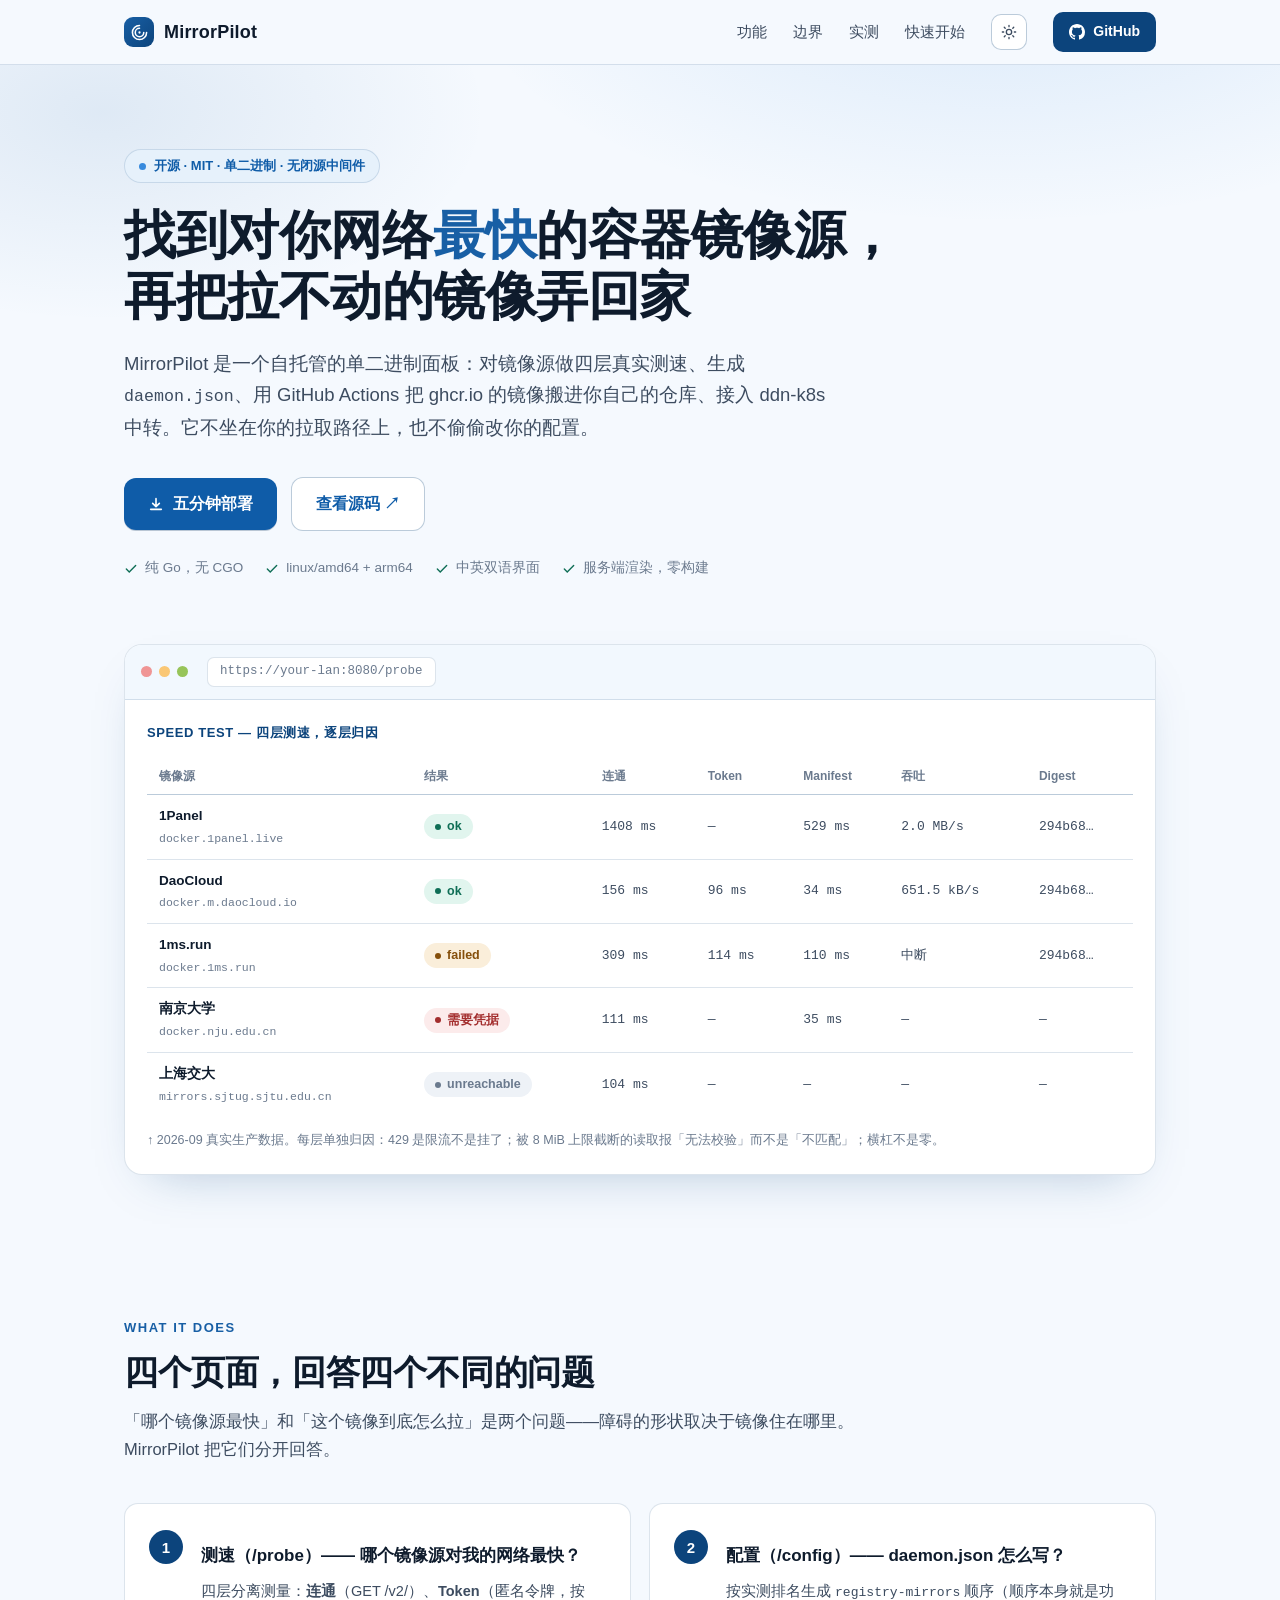
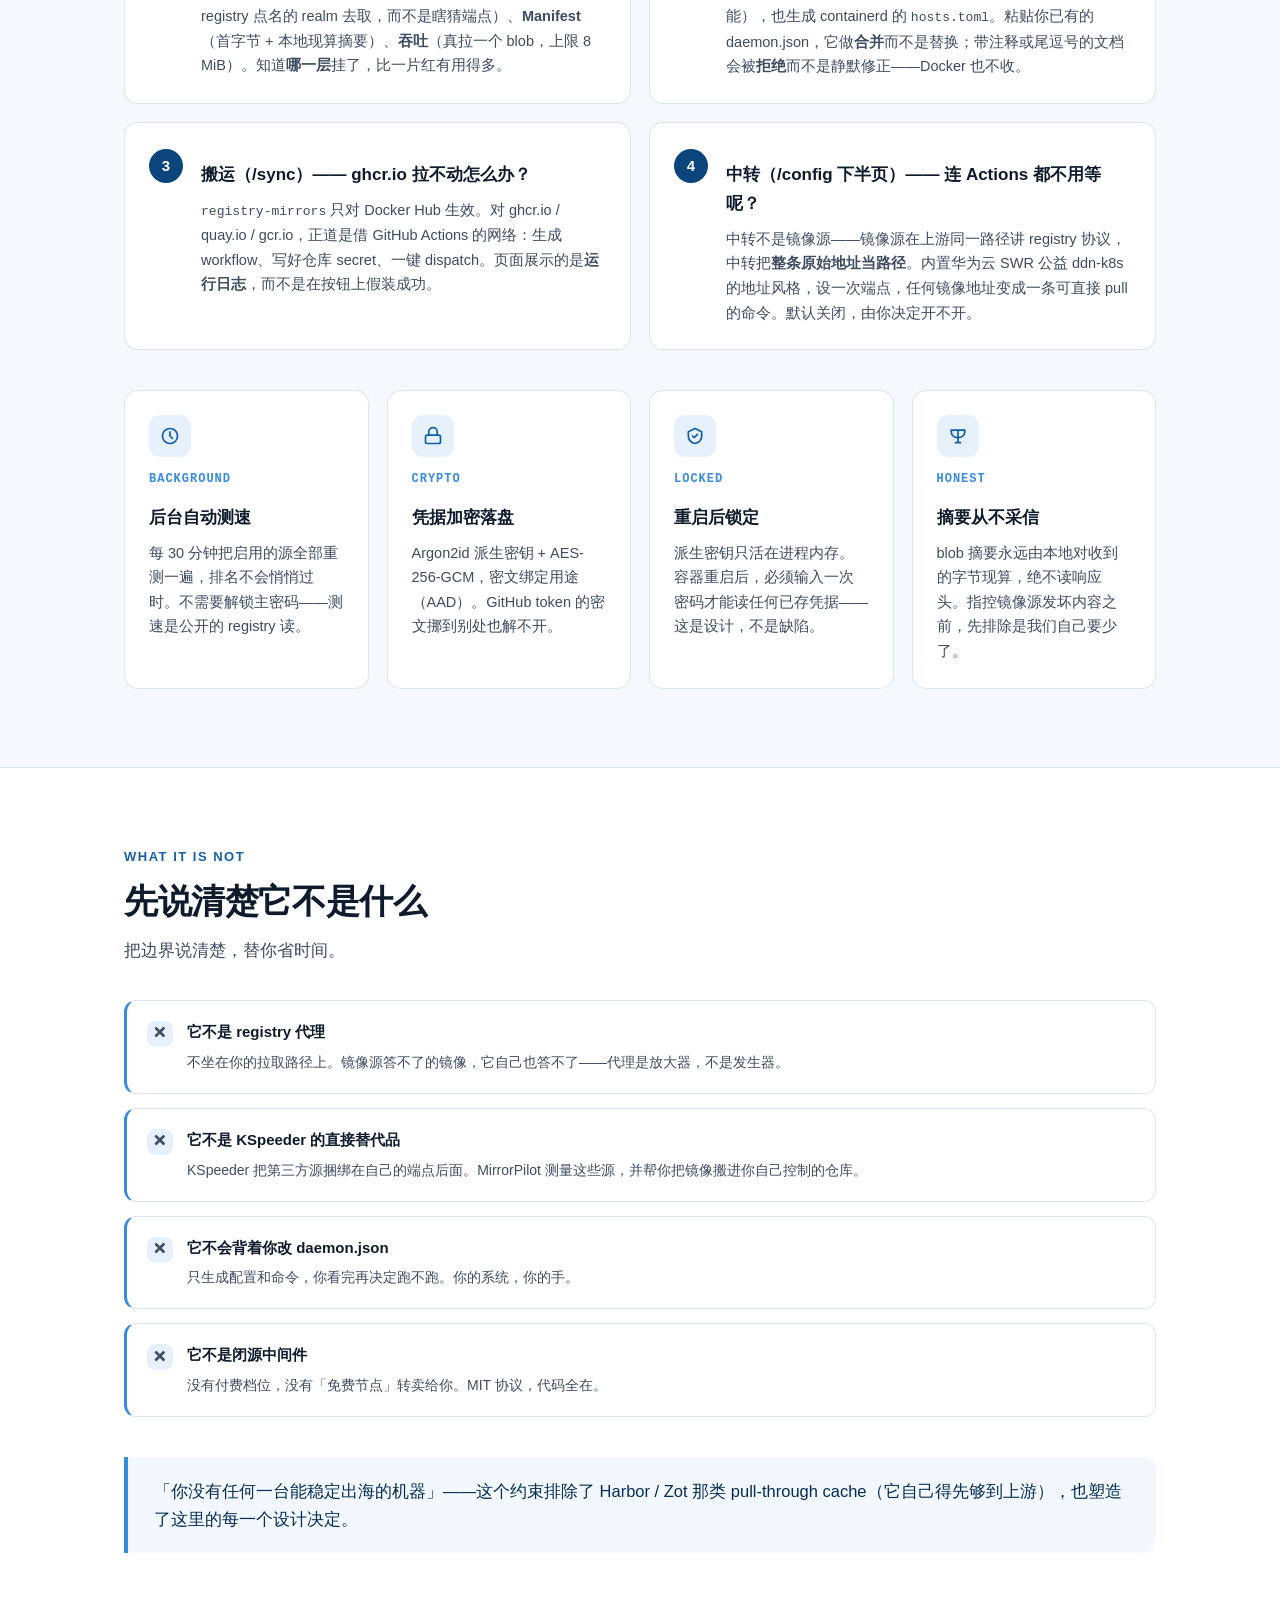
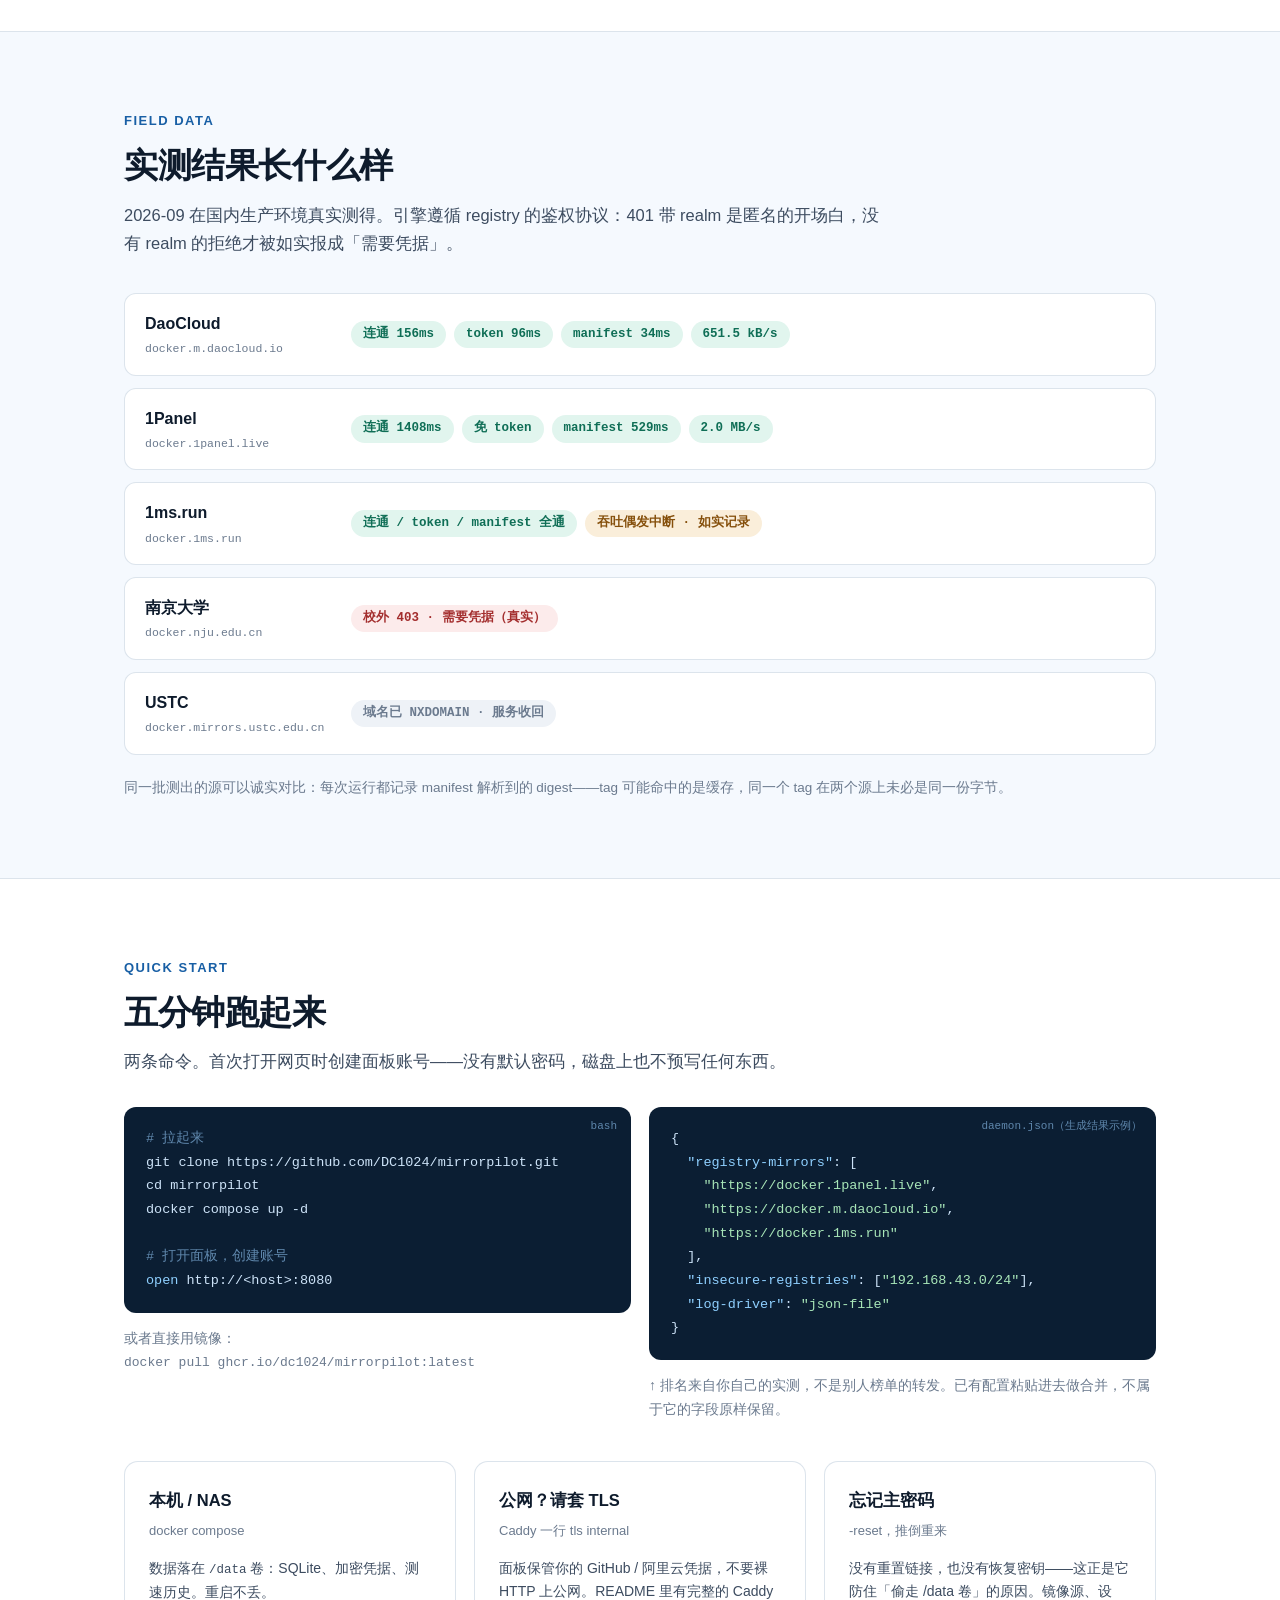
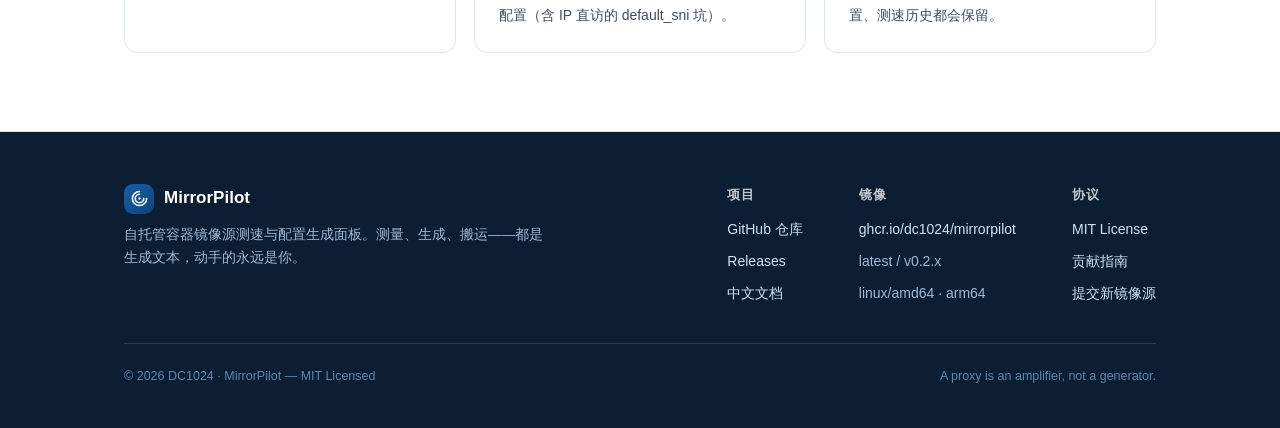
==== commit 9063a915: "site: dark mode with a nav toggle" ====
--- a/index.html
+++ b/index.html
@@ -5,6 +5,16 @@
 <meta name="viewport" content="width=device-width, initial-scale=1.0">
 <title>MirrorPilot — 找到对你网络最快的容器镜像源</title>
 <meta name="description" content="自托管的单二进制面板：四层测速、生成 daemon.json、GitHub Actions 搬运、ddn-k8s 中转。开源、免费、无闭源中间件。">
+<meta name="color-scheme" content="light dark">
+<script>
+(function(){
+  var t = localStorage.getItem('mp-theme');
+  if (t !== 'dark' && t !== 'light') {
+    t = matchMedia('(prefers-color-scheme: dark)').matches ? 'dark' : 'light';
+  }
+  document.documentElement.dataset.theme = t;
+})();
+</script>
 <style>
   :root{
     --blue-900:#042C53; --blue-800:#0C447C; --blue-700:#0F5CA8;
@@ -14,8 +24,25 @@
     --ok:#0F6E56; --ok-bg:#E1F5EE; --warn:#854F0B; --warn-bg:#FAEEDA;
     --bad:#A32D2D; --bad-bg:#FCEBEB;
     --line:rgba(12,68,124,.14); --line-2:rgba(12,68,124,.28);
-    --card:#FFFFFF; --page:#F5F9FE;
+    --card:#FFFFFF; --page:#F5F9FE; --surface-alt:#FFFFFF;
+    --header-bg:rgba(245,249,254,.88);
+    --accent:#185FA5;
+    --quote-fg:#042C53;
+    --off-bg:#EEF2F7; --off-fg:#6B7A8E;
     --radius:14px; --mono:ui-monospace,SFMono-Regular,"SF Mono",Consolas,"Liberation Mono",Menlo,monospace;
+  }
+  [data-theme="dark"]{
+    --blue-25:#0E2036; --blue-50:#142B47; --blue-100:#1B3A5F;
+    --blue-700:#378ADD; --blue-800:#185FA5; --blue-900:#CDE3F8;
+    --ink:#E8F1FB; --ink-2:#B5C9DE; --ink-3:#7E95AD;
+    --ok:#6FD6B4; --ok-bg:#0C3B30; --warn:#F0B95A; --warn-bg:#3A2E12;
+    --bad:#F09595; --bad-bg:#3B1416;
+    --line:rgba(133,183,235,.16); --line-2:rgba(133,183,235,.32);
+    --card:#10233A; --page:#0A1626; --surface-alt:#0D1F35;
+    --header-bg:rgba(10,22,38,.85);
+    --accent:#6FB1E8;
+    --quote-fg:#CDE3F8;
+    --off-bg:#1A2A3D; --off-fg:#7E95AD;
   }
   *{margin:0;padding:0;box-sizing:border-box}
   html{scroll-behavior:smooth}
@@ -29,7 +56,7 @@
   .wrap{max-width:1080px;margin:0 auto;padding:0 24px}
 
   /* ---------- header ---------- */
-  header{position:sticky;top:0;z-index:50;background:rgba(245,249,254,.88);backdrop-filter:blur(10px);border-bottom:1px solid var(--line)}
+  header{position:sticky;top:0;z-index:50;background:var(--header-bg);backdrop-filter:blur(10px);border-bottom:1px solid var(--line)}
   .nav{display:flex;align-items:center;justify-content:space-between;height:64px}
   .brand{display:flex;align-items:center;gap:10px;font-weight:700;font-size:18px;color:var(--ink);letter-spacing:.2px}
   .brand:hover{text-decoration:none}
@@ -48,26 +75,30 @@
   .kicker{display:inline-flex;align-items:center;gap:8px;font-size:13px;font-weight:600;color:var(--blue-700);background:var(--blue-50);border:1px solid var(--line);padding:5px 14px;border-radius:999px;margin-bottom:22px}
   .kicker .dot{width:7px;height:7px;border-radius:50%;background:var(--blue-500)}
   h1{font-size:clamp(32px,5.2vw,52px);line-height:1.18;letter-spacing:-.5px;font-weight:800;max-width:820px}
-  h1 .accent{color:var(--blue-600)}
+  h1 .accent{color:var(--accent)}
   .hero p.lead{margin-top:20px;font-size:18.5px;color:var(--ink-2);max-width:720px}
   .hero-cta{display:flex;flex-wrap:wrap;gap:14px;margin-top:34px;align-items:center}
   .btn{display:inline-flex;align-items:center;gap:9px;padding:13px 24px;border-radius:12px;font-weight:600;font-size:15.5px;transition:.15s}
   .btn:hover{text-decoration:none}
   .btn-primary{background:var(--blue-700);color:#fff;box-shadow:0 1px 0 rgba(4,44,83,.25)}
   .btn-primary:hover{background:var(--blue-800)}
-  .btn-ghost{background:#fff;color:var(--blue-800);border:1px solid var(--line-2)}
+  .btn-ghost{background:var(--card);color:var(--blue-700);border:1px solid var(--line-2)}
   .btn-ghost:hover{border-color:var(--blue-500);background:var(--blue-25)}
   .btn .kbd{font-family:var(--mono);font-size:13px;opacity:.85}
+  .theme-btn{display:inline-flex;align-items:center;justify-content:center;width:36px;height:36px;border-radius:10px;border:1px solid var(--line-2);background:var(--card);color:var(--ink-2);cursor:pointer}
+  .theme-btn:hover{color:var(--blue-700);border-color:var(--blue-500)}
+  [data-theme="dark"] .theme-btn .sun{display:none}
+  html:not([data-theme="dark"]) .theme-btn .moon{display:none}
   .hero-meta{margin-top:26px;font-size:13.5px;color:var(--ink-3);display:flex;flex-wrap:wrap;gap:8px 22px}
   .hero-meta span{display:inline-flex;align-items:center;gap:7px}
-  .hero-meta svg{flex:none}
+  .hero-meta svg{flex:none;stroke:var(--ok)}
 
   /* ---------- mock panel ---------- */
-  .mockband{margin:64px 0 0;border:1px solid var(--line);border-radius:18px;background:#fff;box-shadow:0 20px 50px -28px rgba(12,68,124,.35);overflow:hidden}
+  .mockband{margin:64px 0 0;border:1px solid var(--line);border-radius:18px;background:var(--card);box-shadow:0 20px 50px -28px rgba(12,68,124,.35);overflow:hidden}
   .mockbar{display:flex;align-items:center;gap:7px;padding:12px 16px;border-bottom:1px solid var(--line);background:var(--blue-25)}
   .mockbar i{width:11px;height:11px;border-radius:50%;display:block}
   .mockbar .u{background:#F09595}.mockbar .m{background:#FAC775}.mockbar .g{background:#97C459}
-  .mockbar .addr{margin-left:12px;font-family:var(--mono);font-size:12.5px;color:var(--ink-3);background:#fff;border:1px solid var(--line);border-radius:7px;padding:3px 12px}
+  .mockbar .addr{margin-left:12px;font-family:var(--mono);font-size:12.5px;color:var(--ink-3);background:var(--card);border:1px solid var(--line);border-radius:7px;padding:3px 12px}
   .mockbody{padding:22px}
   .mocktitle{font-size:13px;font-weight:700;color:var(--blue-800);letter-spacing:.6px;margin-bottom:14px}
   table{width:100%;border-collapse:collapse;font-size:13.5px}
@@ -80,7 +111,7 @@
   .p-ok{background:var(--ok-bg);color:var(--ok)}.p-ok i{background:var(--ok)}
   .p-bad{background:var(--bad-bg);color:var(--bad)}.p-bad i{background:var(--bad)}
   .p-warn{background:var(--warn-bg);color:var(--warn)}.p-warn i{background:var(--warn)}
-  .p-off{background:#EEF2F7;color:var(--ink-3)}.p-off i{background:#B4B2A9}
+  .p-off{background:var(--off-bg);color:var(--off-fg)}.p-off i{background:var(--off-fg)}
   td.num{font-family:var(--mono);font-size:13px;color:var(--ink-2)}
   .srcname{font-weight:600;color:var(--ink)}
   .srcurl{font-family:var(--mono);font-size:11.5px;color:var(--ink-3);display:block;margin-top:1px}
@@ -89,8 +120,8 @@
 
   /* ---------- sections ---------- */
   section{padding:78px 0}
-  section:nth-of-type(even){background:#fff;border-top:1px solid var(--line);border-bottom:1px solid var(--line)}
-  .sec-tag{font-size:13px;font-weight:700;letter-spacing:1.5px;color:var(--blue-600);text-transform:uppercase;margin-bottom:12px}
+  section:nth-of-type(even){background:var(--surface-alt);border-top:1px solid var(--line);border-bottom:1px solid var(--line)}
+  .sec-tag{font-size:13px;font-weight:700;letter-spacing:1.5px;color:var(--accent);text-transform:uppercase;margin-bottom:12px}
   h2{font-size:clamp(24px,3.4vw,34px);letter-spacing:-.4px;font-weight:750;line-height:1.25;margin-bottom:14px}
   .sec-lead{color:var(--ink-2);max-width:760px;font-size:16.5px}
 
@@ -116,15 +147,15 @@
   .code-label{position:absolute;top:10px;right:14px;font-size:11px;color:#5F87AC;font-family:var(--mono)}
 
   .not-list{display:grid;gap:14px;margin-top:36px}
-  .not-item{display:flex;gap:14px;background:#fff;border:1px solid var(--line);border-left:3px solid var(--blue-500);border-radius:12px;padding:18px 20px}
+  .not-item{display:flex;gap:14px;background:var(--card);border:1px solid var(--line);border-left:3px solid var(--blue-500);border-radius:12px;padding:18px 20px}
   .not-item b{display:block;font-size:15px;margin-bottom:3px}
   .not-item span{font-size:14px;color:var(--ink-2)}
   .not-x{flex:none;width:26px;height:26px;border-radius:8px;background:var(--blue-50);color:var(--blue-700);font-weight:700;display:flex;align-items:center;justify-content:center;font-size:14px;margin-top:2px}
 
-  .quoteband{margin-top:40px;border-left:4px solid var(--blue-600);background:var(--blue-25);border-radius:0 12px 12px 0;padding:20px 26px;font-size:16.5px;color:var(--blue-900);font-weight:500}
+  .quoteband{margin-top:40px;border-left:4px solid var(--blue-500);background:var(--blue-25);border-radius:0 12px 12px 0;padding:20px 26px;font-size:16.5px;color:var(--quote-fg);font-weight:500}
 
   .verdict{display:grid;gap:12px;margin-top:36px}
-  .v-row{display:grid;grid-template-columns:190px 1fr;gap:16px;align-items:center;background:#fff;border:1px solid var(--line);border-radius:12px;padding:16px 20px}
+  .v-row{display:grid;grid-template-columns:190px 1fr;gap:16px;align-items:center;background:var(--card);border:1px solid var(--line);border-radius:12px;padding:16px 20px}
   @media(max-width:680px){.v-row{grid-template-columns:1fr}}
   .v-src{font-weight:700}
   .v-src small{display:block;font-family:var(--mono);font-size:11.5px;color:var(--ink-3);font-weight:400;margin-top:2px}
@@ -133,11 +164,11 @@
   .chip.ok{background:var(--ok-bg);color:var(--ok)}
   .chip.warn{background:var(--warn-bg);color:var(--warn)}
   .chip.bad{background:var(--bad-bg);color:var(--bad)}
-  .chip.off{background:#EEF2F7;color:var(--ink-3)}
+  .chip.off{background:var(--off-bg);color:var(--off-fg)}
 
   .deploy-cards{display:grid;grid-template-columns:repeat(3,1fr);gap:18px;margin-top:40px}
   @media(max-width:860px){.deploy-cards{grid-template-columns:1fr}}
-  .dcard{background:#fff;border:1px solid var(--line);border-radius:var(--radius);padding:24px}
+  .dcard{background:var(--card);border:1px solid var(--line);border-radius:var(--radius);padding:24px}
   .dcard h3{font-size:16.5px;margin-bottom:6px}
   .dcard .sub{font-size:13px;color:var(--ink-3);margin-bottom:14px}
   .dcard p{font-size:14px;color:var(--ink-2)}
@@ -168,6 +199,10 @@
       <a href="#honest">边界</a>
       <a href="#results">实测</a>
       <a href="#quickstart">快速开始</a>
+      <button class="theme-btn" id="themeToggle" type="button" aria-label="切换深色模式" title="切换深色模式">
+        <svg class="moon" width="16" height="16" viewBox="0 0 24 24" fill="none" stroke="currentColor" stroke-width="2" stroke-linecap="round" stroke-linejoin="round"><path d="M21 12.8A9 9 0 1 1 11.2 3a7 7 0 0 0 9.8 9.8z"/></svg>
+        <svg class="sun" width="16" height="16" viewBox="0 0 24 24" fill="none" stroke="currentColor" stroke-width="2" stroke-linecap="round"><circle cx="12" cy="12" r="4"/><path d="M12 2v2m0 16v2M4.9 4.9l1.4 1.4m11.4 11.4 1.4 1.4M2 12h2m16 0h2M4.9 19.1l1.4-1.4M17.7 6.3l1.4-1.4"/></svg>
+      </button>
       <a href="https://github.com/DC1024/mirrorpilot" class="gh-btn" target="_blank" rel="noopener">
         <svg width="16" height="16" viewBox="0 0 16 16" fill="currentColor"><path d="M8 0C3.58 0 0 3.58 0 8c0 3.54 2.29 6.53 5.47 7.59.4.07.55-.17.55-.38 0-.19-.01-.82-.01-1.49-2.01.37-2.53-.49-2.69-.94-.09-.23-.48-.94-.82-1.13-.28-.15-.68-.52-.01-.53.63-.01 1.08.58 1.23.82.72 1.21 1.87.87 2.33.66.07-.52.28-.87.51-1.07-1.78-.2-3.64-.89-3.64-3.95 0-.87.31-1.59.82-2.15-.08-.2-.36-1.02.08-2.12 0 0 .67-.21 2.2.82.64-.18 1.32-.27 2-.27s1.36.09 2 .27c1.53-1.04 2.2-.82 2.2-.82.44 1.1.16 1.92.08 2.12.51.56.82 1.27.82 2.15 0 3.07-1.87 3.75-3.65 3.95.29.25.54.73.54 1.48 0 1.07-.01 1.93-.01 2.2 0 .21.15.46.55.38A8.01 8.01 0 0 0 16 8c0-4.42-3.58-8-8-8z"/></svg>
         GitHub
@@ -407,5 +442,13 @@
   </div>
 </footer>
 
+<script>
+document.getElementById('themeToggle').addEventListener('click', function () {
+  var next = document.documentElement.dataset.theme === 'dark' ? 'light' : 'dark';
+  document.documentElement.dataset.theme = next;
+  localStorage.setItem('mp-theme', next);
+});
+</script>
+
 </body>
 </html>
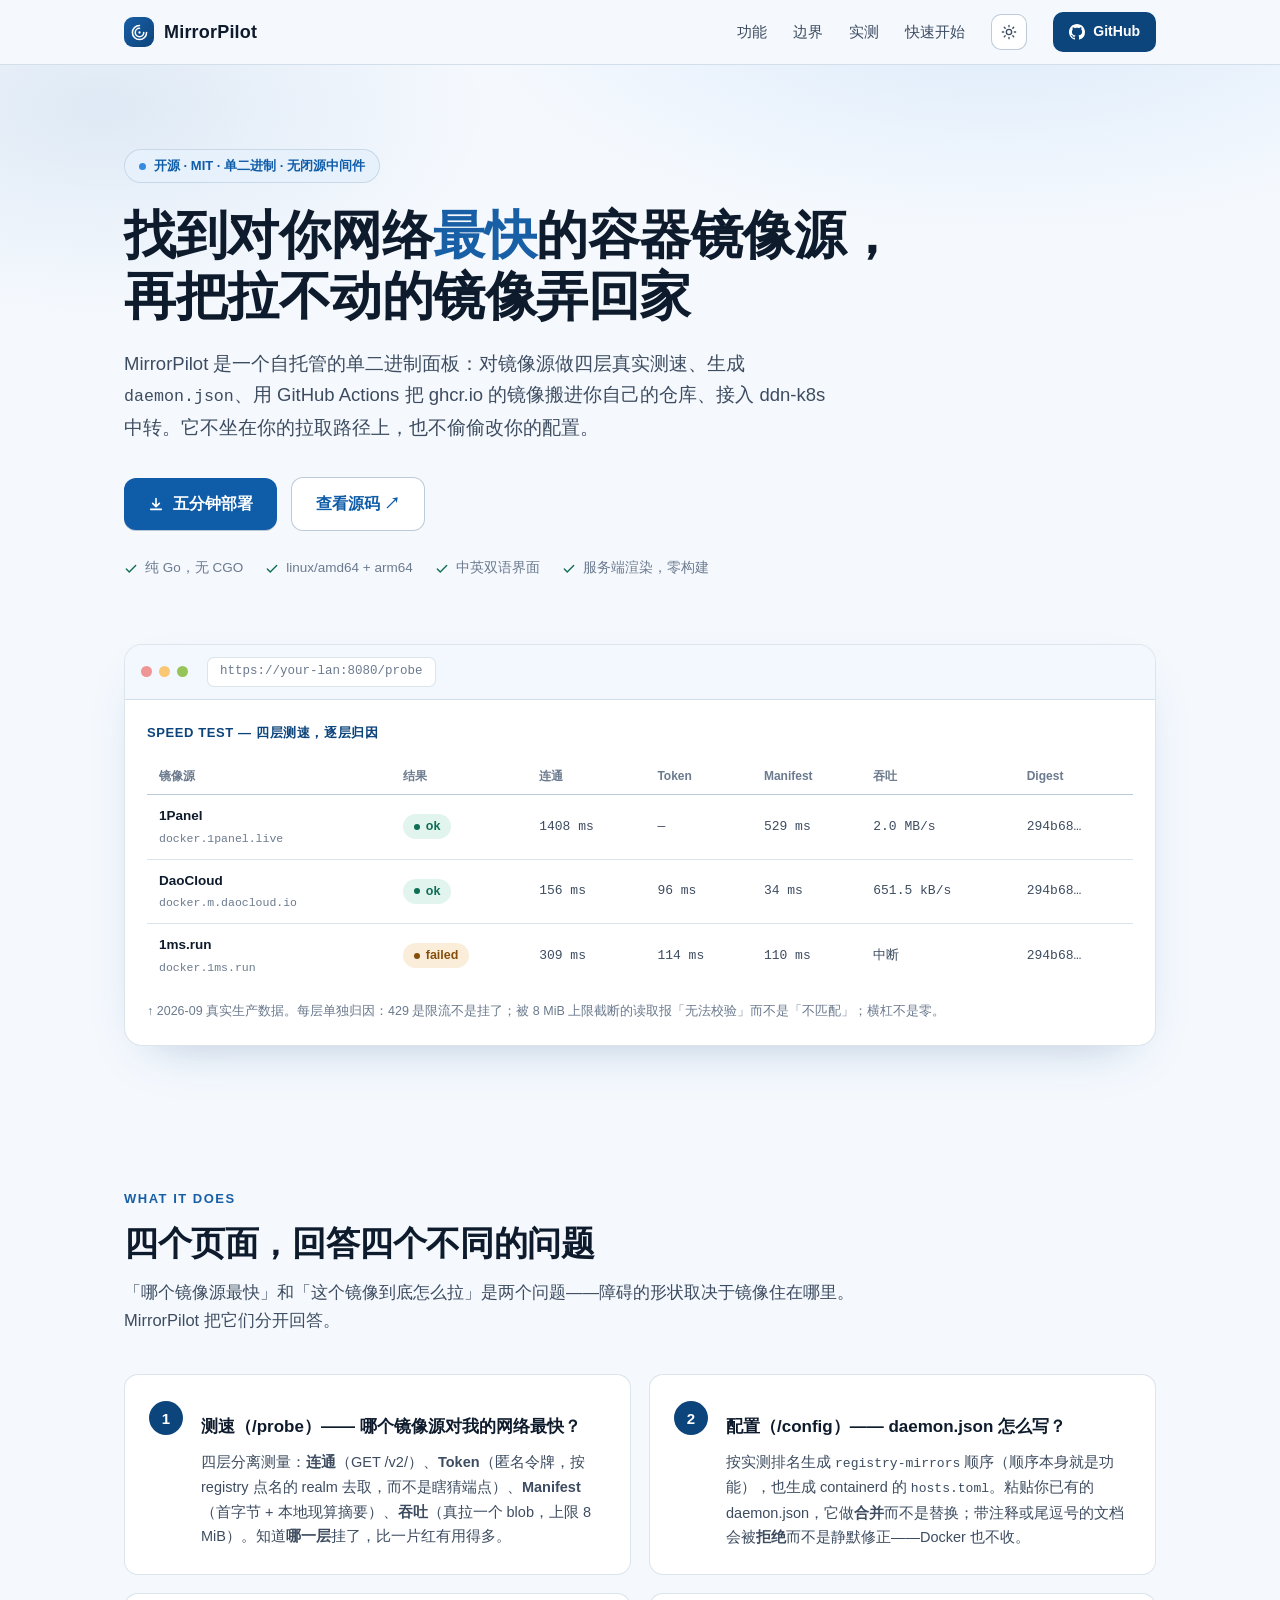
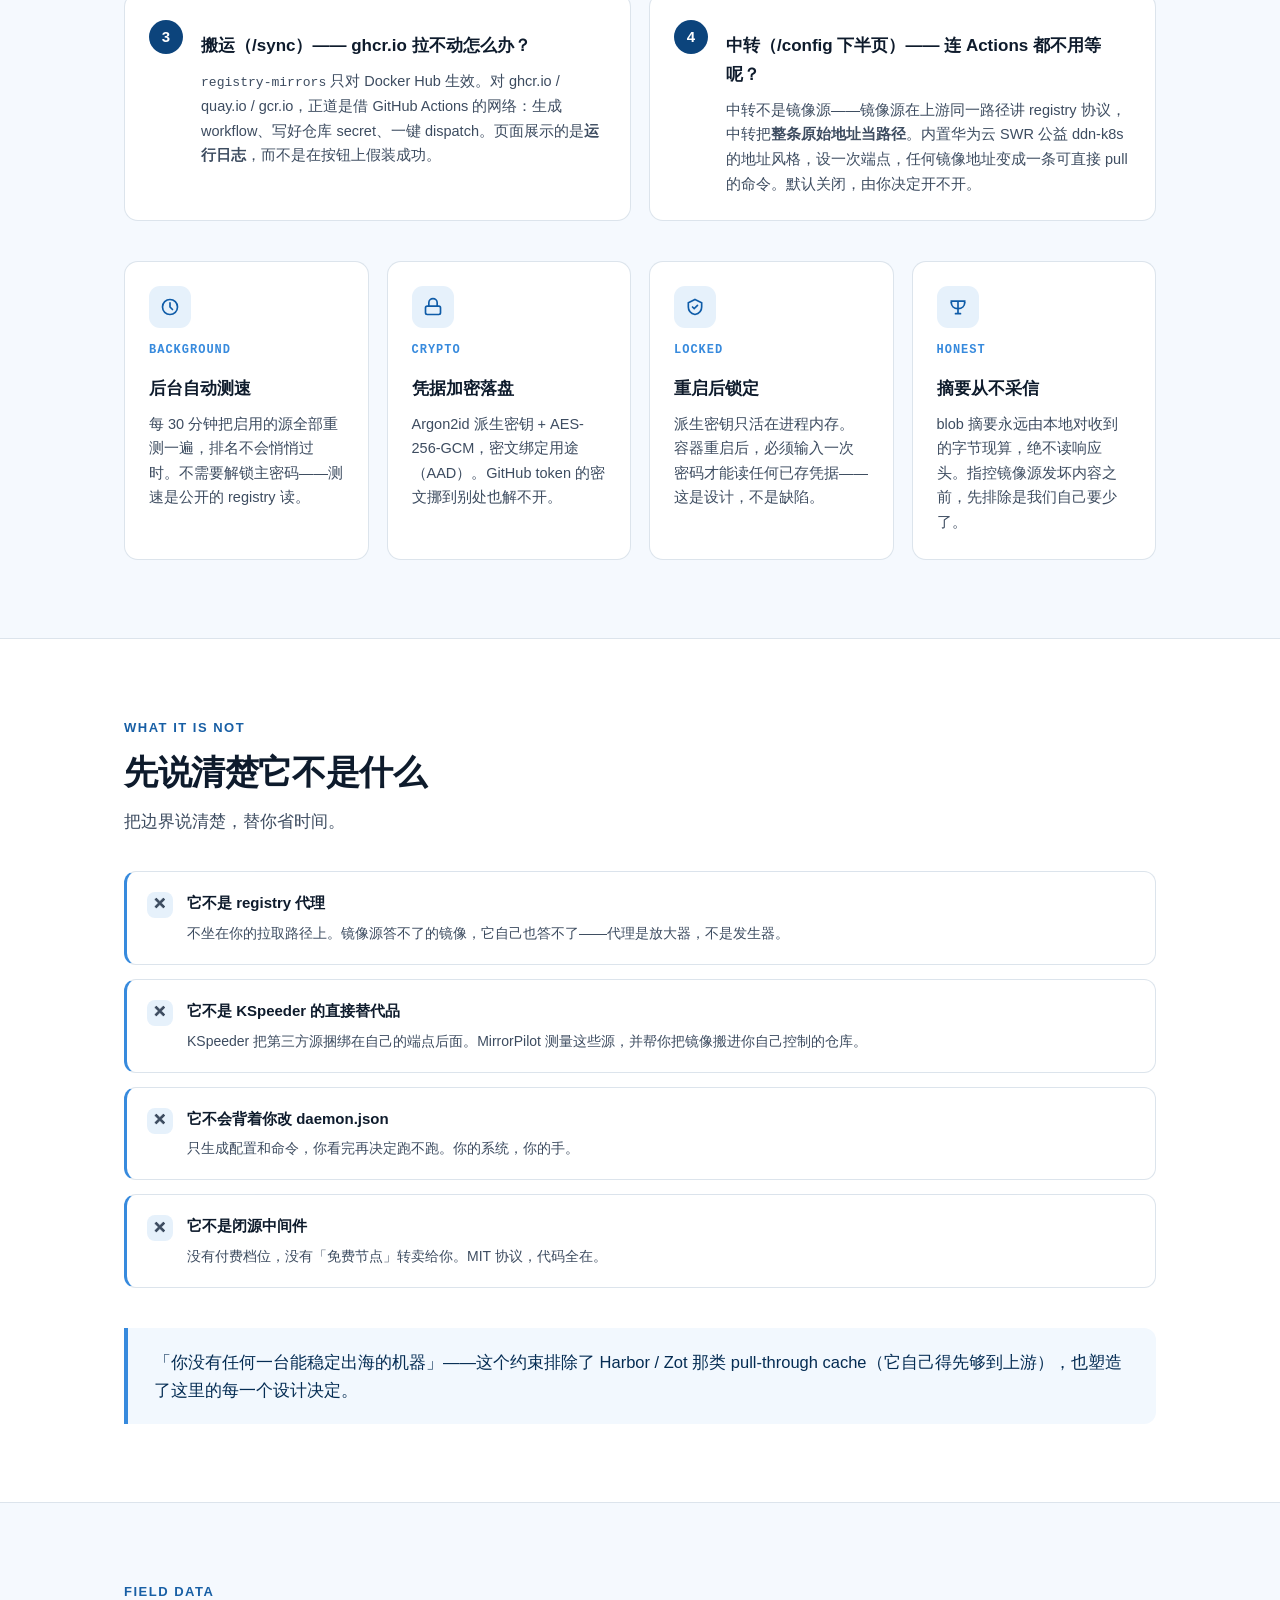
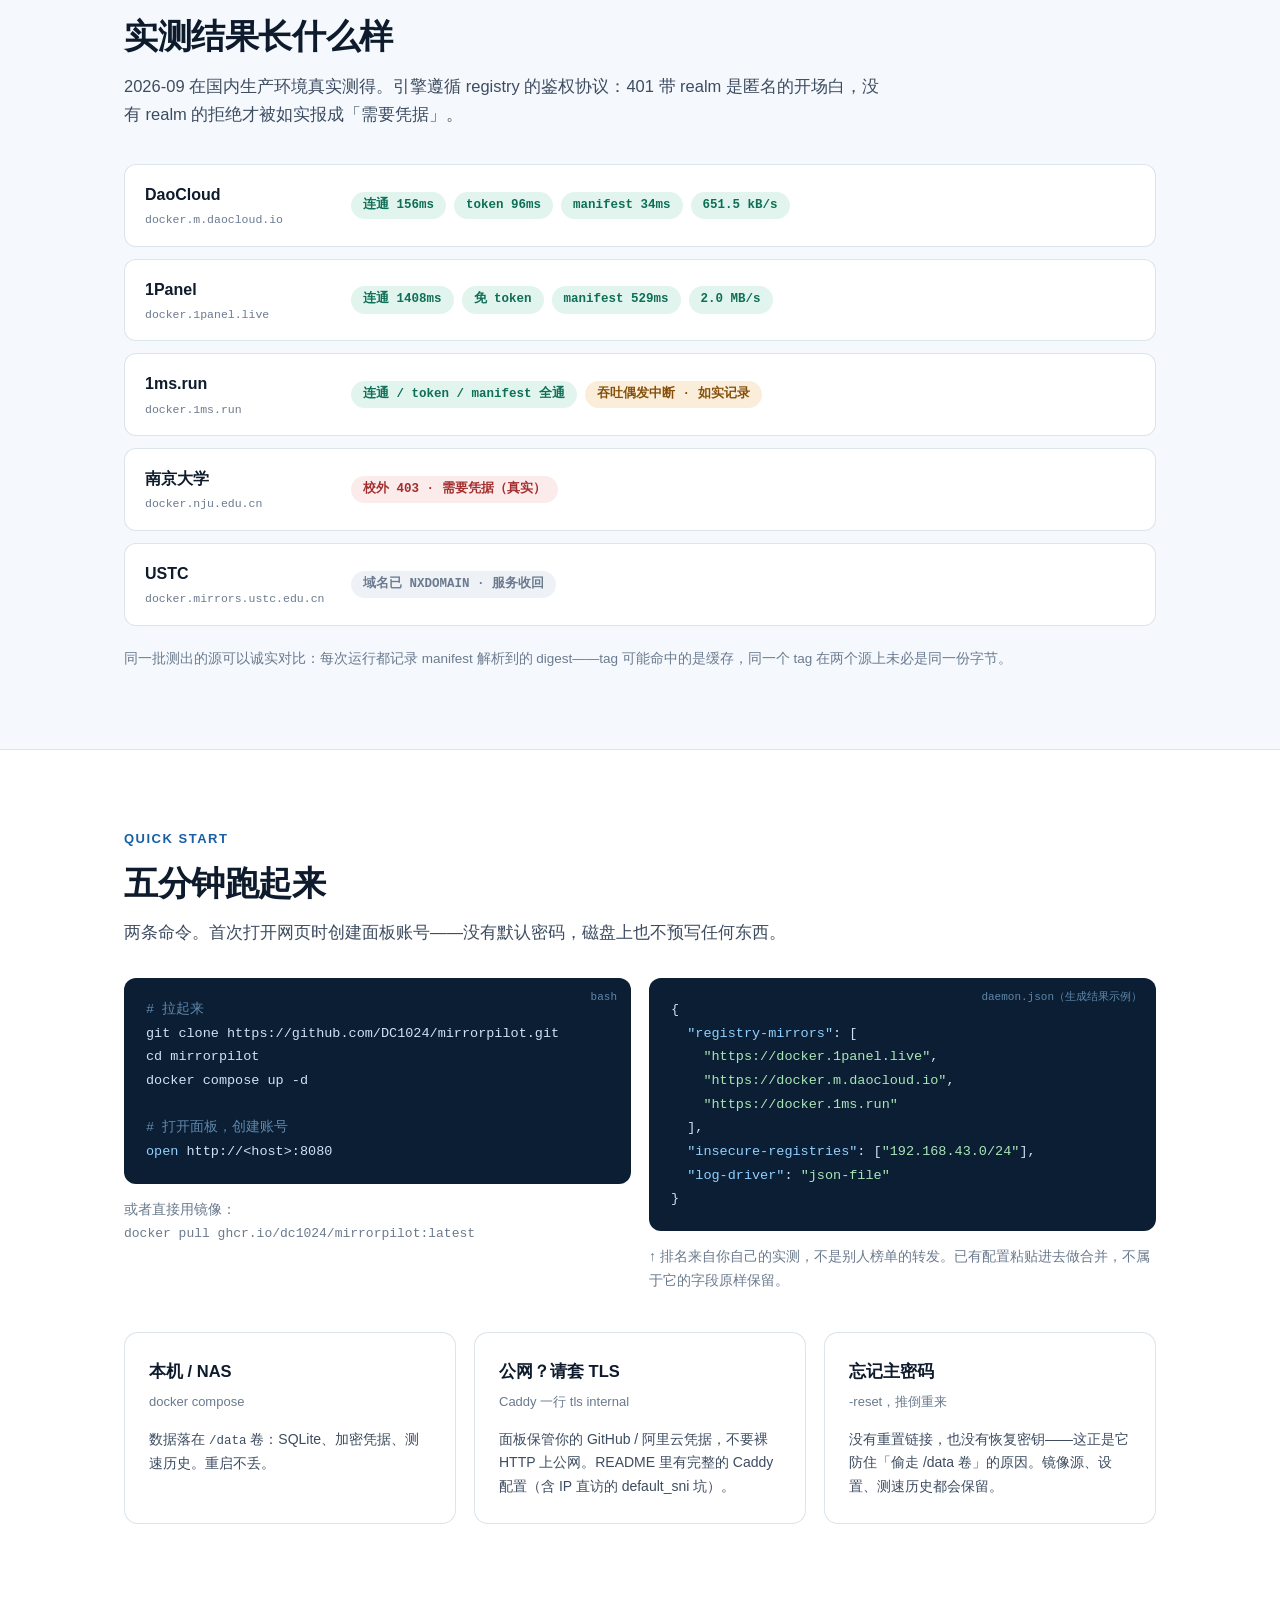
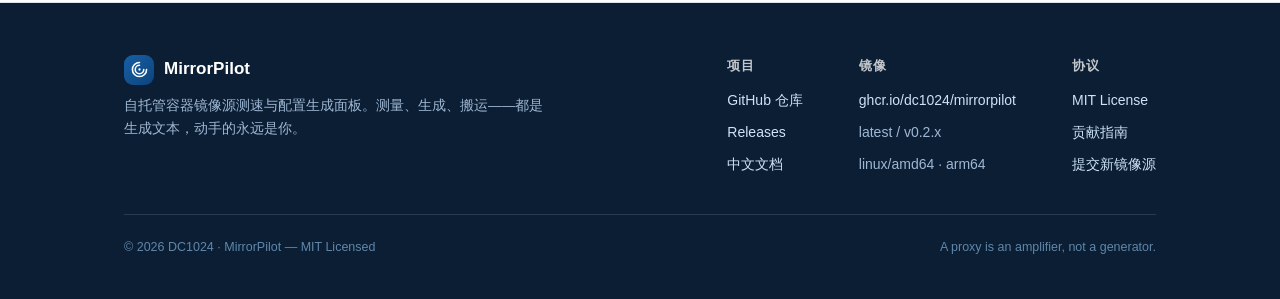
==== commit 05413ffa: "site: hero table shows the default batch (3 enabled sources)" ====
--- a/index.html
+++ b/index.html
@@ -252,14 +252,6 @@
               <td><span class="srcname">1ms.run</span><span class="srcurl">docker.1ms.run</span></td>
               <td><span class="pill p-warn"><i></i>failed</span></td><td class="num">309 ms</td><td class="num">114 ms</td><td class="num">110 ms</td><td class="num hide-m">中断</td><td class="num hide-m">294b68…</td>
             </tr>
-            <tr>
-              <td><span class="srcname">南京大学</span><span class="srcurl">docker.nju.edu.cn</span></td>
-              <td><span class="pill p-bad"><i></i>需要凭据</span></td><td class="num">111 ms</td><td class="num">—</td><td class="num">35 ms</td><td class="num hide-m">—</td><td class="num hide-m">—</td>
-            </tr>
-            <tr>
-              <td><span class="srcname">上海交大</span><span class="srcurl">mirrors.sjtug.sjtu.edu.cn</span></td>
-              <td><span class="pill p-off"><i></i>unreachable</span></td><td class="num">104 ms</td><td class="num">—</td><td class="num">—</td><td class="num hide-m">—</td><td class="num hide-m">—</td>
-            </tr>
           </tbody>
         </table>
         </div>
